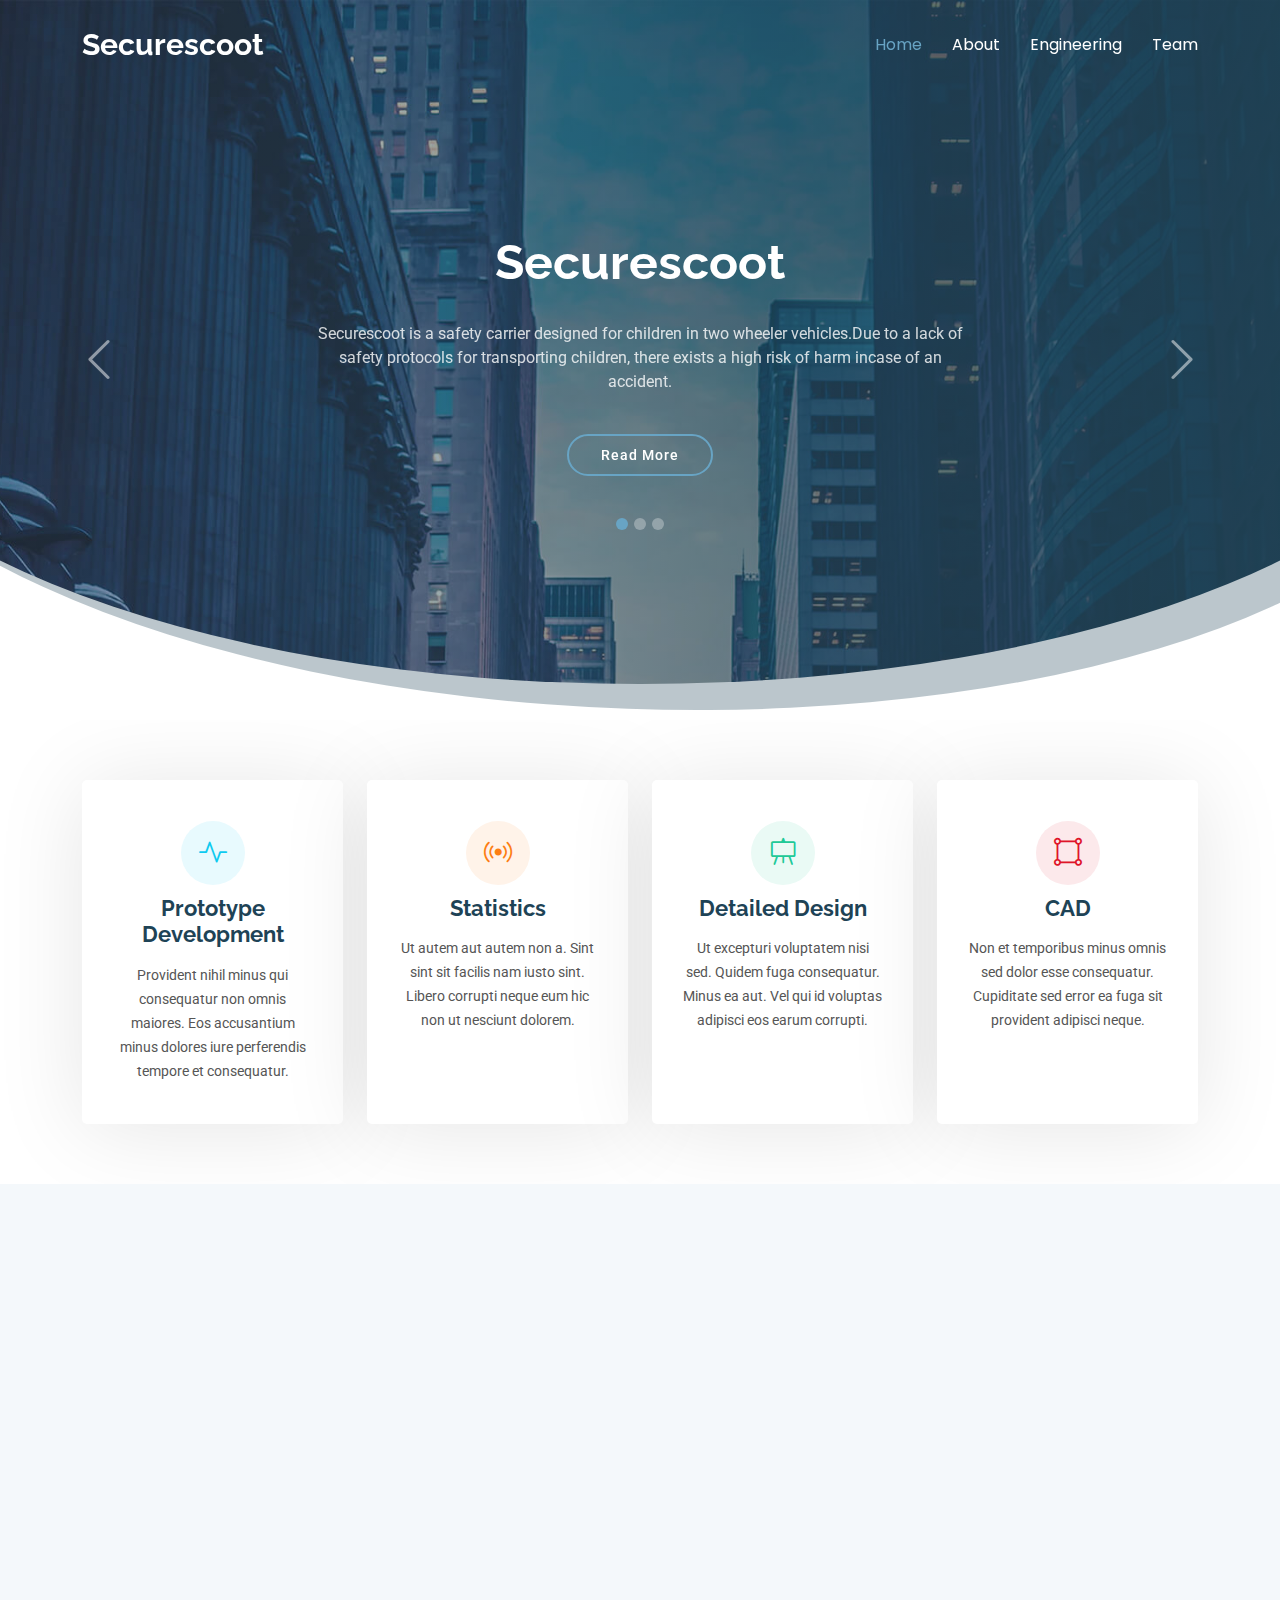
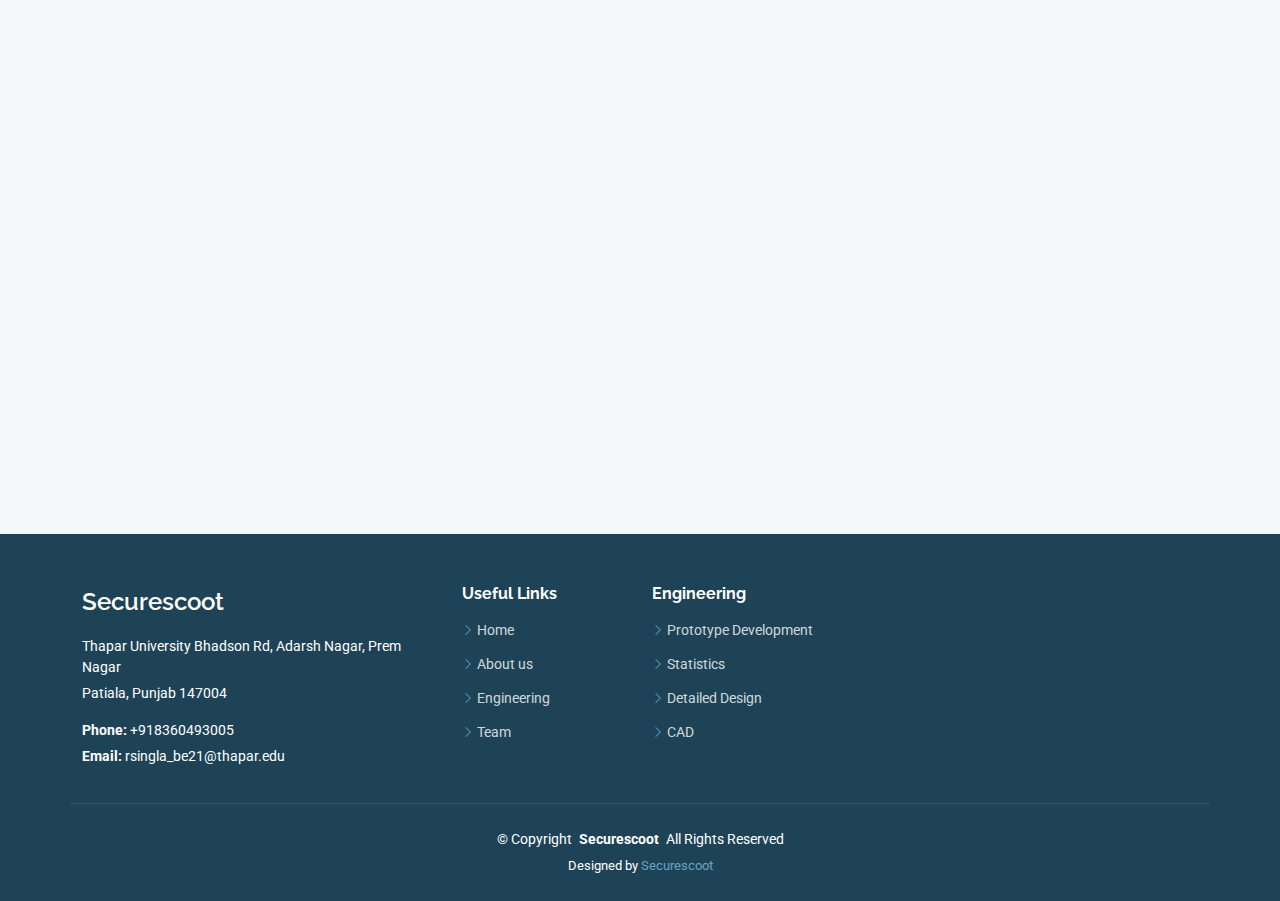
==== index.html @ 35c43ca1 "Your commit message here" ====
<!DOCTYPE html>
<html lang="en">

<head>
  <meta charset="utf-8">
  <meta content="width=device-width, initial-scale=1.0" name="viewport">
  <title>Securescoot</title>
  <meta name="description" content="">
  <meta name="keywords" content="">

  <!-- Favicons -->
  <link href="assets/img/favicon.png" rel="icon">
  <link href="assets/img/apple-touch-icon.png" rel="apple-touch-icon">

  <!-- Fonts -->
  <link href="https://fonts.googleapis.com" rel="preconnect">
  <link href="https://fonts.gstatic.com" rel="preconnect" crossorigin>
  <link href="https://fonts.googleapis.com/css2?family=Roboto:ital,wght@0,100;0,300;0,400;0,500;0,700;0,900;1,100;1,300;1,400;1,500;1,700;1,900&family=Poppins:ital,wght@0,100;0,200;0,300;0,400;0,500;0,600;0,700;0,800;0,900;1,100;1,200;1,300;1,400;1,500;1,600;1,700;1,800;1,900&family=Raleway:ital,wght@0,100;0,200;0,300;0,400;0,500;0,600;0,700;0,800;0,900;1,100;1,200;1,300;1,400;1,500;1,600;1,700;1,800;1,900&display=swap" rel="stylesheet">

  <!-- Vendor CSS Files -->
  <link href="assets/vendor/bootstrap/css/bootstrap.min.css" rel="stylesheet">
  <link href="assets/vendor/bootstrap-icons/bootstrap-icons.css" rel="stylesheet">
  <link href="assets/vendor/aos/aos.css" rel="stylesheet">
  <link href="assets/vendor/glightbox/css/glightbox.min.css" rel="stylesheet">
  <link href="assets/vendor/swiper/swiper-bundle.min.css" rel="stylesheet">

  <!-- Main CSS File -->
  <link href="assets/css/main.css" rel="stylesheet">

  <!-- =======================================================
  * Template Name: Moderna
  * Template URL: https://bootstrapmade.com/free-bootstrap-template-corporate-moderna/
  * Updated: Aug 07 2024 with Bootstrap v5.3.3
  * Author: BootstrapMade.com
  * License: https://bootstrapmade.com/license/
  ======================================================== -->
</head>

<body class="index-page">

  <header id="header" class="header d-flex align-items-center fixed-top">
    <div class="container-fluid container-xl position-relative d-flex align-items-center justify-content-between">

      <a href="index.html" class="logo d-flex align-items-center">
        <!-- Uncomment the line below if you also wish to use an image logo -->
        <!-- <img src="assets/img/logo.png" alt=""> -->
        <h1 class="sitename">Securescoot</h1>
      </a>

      <nav id="navmenu" class="navmenu">
        <ul>
          <li><a href="index.html" class="active">Home</a></li>
          <li><a href="about.html">About</a></li>
          <li><a href="services.html">Engineering</a></li>
          <!--<li><a href="portfolio.html">Portfolio</a></li>-->
          <li><a href="team.html">Team</a></li>
          <!--<li><a href="blog.html">Blog</a></li>
          <li class="dropdown"><a href="#"><span>Dropdown</span> <i class="bi bi-chevron-down toggle-dropdown"></i></a>
            <ul>
              <li><a href="#">Dropdown 1</a></li>
              <li class="dropdown"><a href="#"><span>Deep Dropdown</span> <i class="bi bi-chevron-down toggle-dropdown"></i></a>
                <ul>
                  <li><a href="#">Deep Dropdown 1</a></li>
                  <li><a href="#">Deep Dropdown 2</a></li>
                  <li><a href="#">Deep Dropdown 3</a></li>
                  <li><a href="#">Deep Dropdown 4</a></li>
                  <li><a href="#">Deep Dropdown 5</a></li>
                </ul>
              </li>
              <li><a href="#">Dropdown 2</a></li>
              <li><a href="#">Dropdown 3</a></li>
              <li><a href="#">Dropdown 4</a></li>
            </ul>
          </li>
          <li><a href="contact.html">Contact</a></li>-->
        </ul>
        <i class="mobile-nav-toggle d-xl-none bi bi-list"></i>
      </nav>

    </div>
  </header>

  <main class="main">

    <!-- Hero Section -->
    <section id="hero" class="hero section dark-background">

      <!-- <img src="assets/img/hero-bg.jpg" alt="" data-aos="fade-in"> -->

      <div id="hero-carousel" class="carousel carousel-fade" data-bs-ride="carousel" data-bs-interval="5000">

        <div class="container position-relative">

          <div class="carousel-item active">
            <div class="carousel-container">
              <h2>Securescoot</h2>
              <p>Securescoot is a safety carrier designed for children in two wheeler vehicles.Due to a lack of safety protocols for transporting children, there exists a high risk of harm incase of an accident. </p>
              <a href="#about" class="btn-get-started">Read More</a>
            </div>
          </div><!-- End Carousel Item -->

          <div class="carousel-item">
            <div class="carousel-container">
              <h2>Securescoot</h2>
              <p>We intend to solve that problem by our project as it provides a safe harnessing system attached to a carrier which ensures that the child is both safe and comfortable during any journey.</p>
              <a href="#about" class="btn-get-started">Read More</a>
            </div>
          </div><!-- End Carousel Item -->

          <div class="carousel-item">
            <div class="carousel-container">
              <h2>Securescoot</h2>
              <p>Children are at a high risk of injury specially with two wheelers being highly likely to get damaged during a collision and not being able to provide any safety to its driver or passengers.We also ensure that Securescoot is multi use encouraging people to use it as an additional storage for their two wheeler vehicle.</p>
              <a href="#about" class="btn-get-started">Read More</a>
            </div>
          </div><!-- End Carousel Item -->

          <a class="carousel-control-prev" href="#hero-carousel" role="button" data-bs-slide="prev">
            <span class="carousel-control-prev-icon bi bi-chevron-left" aria-hidden="true"></span>
          </a>

          <a class="carousel-control-next" href="#hero-carousel" role="button" data-bs-slide="next">
            <span class="carousel-control-next-icon bi bi-chevron-right" aria-hidden="true"></span>
          </a>

          <ol class="carousel-indicators"></ol>

        </div>

      </div>

    </section><!-- /Hero Section -->

    <!-- Featured Services Section -->
    <section id="featured-services" class="featured-services section">

      <div class="container">

        <div class="row gy-4">

          <div class="col-lg-3 col-md-6" data-aos="fade-up" data-aos-delay="100">
            <div class="service-item item-cyan position-relative">
              <div class="icon">
                <i class="bi bi-activity"></i>
              </div>
              <a href="service-details.html" class="stretched-link">
                <h3>Prototype Development</h3>
              </a>
              <p>Provident nihil minus qui consequatur non omnis maiores. Eos accusantium minus dolores iure perferendis tempore et consequatur.</p>
            </div>
          </div><!-- End Service Item -->

          <div class="col-lg-3 col-md-6" data-aos="fade-up" data-aos-delay="200">
            <div class="service-item item-orange position-relative">
              <div class="icon">
                <i class="bi bi-broadcast"></i>
              </div>
              <a href="service-details.html" class="stretched-link">
                <h3>Statistics</h3>
              </a>
              <p>Ut autem aut autem non a. Sint sint sit facilis nam iusto sint. Libero corrupti neque eum hic non ut nesciunt dolorem.</p>
            </div>
          </div><!-- End Service Item -->

          <div class="col-lg-3 col-md-6" data-aos="fade-up" data-aos-delay="300">
            <div class="service-item item-teal position-relative">
              <div class="icon">
                <i class="bi bi-easel"></i>
              </div>
              <a href="service-details.html" class="stretched-link">
                <h3>Detailed Design</h3>
              </a>
              <p>Ut excepturi voluptatem nisi sed. Quidem fuga consequatur. Minus ea aut. Vel qui id voluptas adipisci eos earum corrupti.</p>
            </div>
          </div><!-- End Service Item -->

          <div class="col-lg-3 col-md-6" data-aos="fade-up" data-aos-delay="400">
            <div class="service-item item-red position-relative">
              <div class="icon">
                <i class="bi bi-bounding-box-circles"></i>
              </div>
              <a href="service-details.html" class="stretched-link">
                <h3>CAD</h3>
              </a>
              <p>Non et temporibus minus omnis sed dolor esse consequatur. Cupiditate sed error ea fuga sit provident adipisci neque.</p>
              <a href="service-details.html" class="stretched-link"></a>
            </div>
          </div><!-- End Service Item -->
        </div>

      </div>

    </section><!-- /Featured Services Section -->

    <!-- About Section -->
    <section id="about" class="about section light-background">

      <div class="container">

        <div class="row gy-4">
          <div class="col-lg-6 position-relative align-self-start" data-aos="fade-up" data-aos-delay="100">
            <img src="assets/img/about.jpg" class="img-fluid" alt="">
            <a href="https://www.youtube.com/watch?v=Y7f98aduVJ8" class="glightbox pulsating-play-btn"></a>
          </div>
          <div class="col-lg-6 content" data-aos="fade-up" data-aos-delay="200">
            <h5>We are a team of passionate innovators dedicated to addressing a critical gap in two-wheeler safety—child passenger protection. With the increasing reliance on two-wheelers for transportation, particularly in middle-class economies like India, we recognize the urgent need for a practical solution to safeguard young passengers. Our project combines engineering expertise and creative problem-solving to develop a safety seat that prioritizes protection, comfort, and multifunctionality.
            </h5>
            <h2 class="fst-bold"> Objectives:
            </h2>
            <ul>
              <li><i class="bi bi-check2-all"></i> <span>Develop a robust, impact-resistant safety seat for children riding on two-wheelers.
              </span></li>
              <li><i class="bi bi-check2-all"></i> <span>Provide a multifunctional design that ensures both safety and utility by converting into a storage compartment when not in use.
              </span></li>
              <li><i class="bi bi-check2-all"></i> <span>Create an adaptable, easy-to-install solution that fits a wide range of two-wheeler models.
              </span></li>
              <li><i class="bi bi-check2-all"></i> <span>Address the need for affordable and innovative safety measures to reduce daily accidents and injuries involving young passengers.
              </span></li>
            </ul>
            <p>
              Our safety seat stands out as a pioneering solution in the realm of two-wheeler safety, addressing a critical yet overlooked need. Unlike existing options, which primarily cater to general utility or adult riders, our design is specifically tailored for young passengers, offering enhanced protection through an impact-resistant fiberglass body. What sets our product apart is its multifunctionality: the seat seamlessly converts into a storage compartment when not in use, ensuring it remains valuable to the rider at all times. The use of a screw clamp mounting mechanism allows for quick and secure installation on a variety of two-wheeler models, making it highly versatile and user-friendly.By combining safety, convenience, and affordability, our innovative design fills a significant gap in the market, providing a simple yet effective solution to reduce accidents and injuries among child passengers.
          </div>
        </div>

      </div>

    </section><!-- /About Section -->

    <!-- Features Section --
    <section id="features" class="features section">

      <!-- Section Title --
      <div class="container section-title" data-aos="fade-up">
        <h2>Features</h2>
        <p>Necessitatibus eius consequatur ex aliquid fuga eum quidem sint consectetur velit</p>
      </div><!-- End Section Title --

      <div class="container">

        <div class="row gy-4 align-items-center features-item">
          <div class="col-md-5 d-flex align-items-center" data-aos="zoom-out" data-aos-delay="100">
            <img src="assets/img/features-1.svg" class="img-fluid" alt="">
          </div>
          <div class="col-md-7" data-aos="fade-up" data-aos-delay="100">
            <h3>Voluptatem dignissimos provident quasi corporis voluptates sit assumenda.</h3>
            <p class="fst-italic">
              Lorem ipsum dolor sit amet, consectetur adipiscing elit, sed do eiusmod tempor incididunt ut labore et dolore
              magna aliqua.
            </p>
            <ul>
              <li><i class="bi bi-check"></i><span> Ullamco laboris nisi ut aliquip ex ea commodo consequat.</span></li>
              <li><i class="bi bi-check"></i> <span>Duis aute irure dolor in reprehenderit in voluptate velit.</span></li>
              <li><i class="bi bi-check"></i> <span>Ullam est qui quos consequatur eos accusamus.</span></li>
            </ul>
          </div>
        </div><!-- Features Item --

        <div class="row gy-4 align-items-center features-item">
          <div class="col-md-5 order-1 order-md-2 d-flex align-items-center" data-aos="zoom-out" data-aos-delay="200">
            <img src="assets/img/features-2.svg" class="img-fluid" alt="">
          </div>
          <div class="col-md-7 order-2 order-md-1" data-aos="fade-up" data-aos-delay="200">
            <h3>Corporis temporibus maiores provident</h3>
            <p class="fst-italic">
              Lorem ipsum dolor sit amet, consectetur adipiscing elit, sed do eiusmod tempor incididunt ut labore et dolore
              magna aliqua.
            </p>
            <p>
              Ullamco laboris nisi ut aliquip ex ea commodo consequat. Duis aute irure dolor in reprehenderit in voluptate
              velit esse cillum dolore eu fugiat nulla pariatur. Excepteur sint occaecat cupidatat non proident, sunt in
              culpa qui officia deserunt mollit anim id est laborum
            </p>
          </div>
        </div><!-- Features Item --

        <div class="row gy-4 align-items-center features-item">
          <div class="col-md-5 d-flex align-items-center" data-aos="zoom-out">
            <img src="assets/img/features-3.svg" class="img-fluid" alt="">
          </div>
          <div class="col-md-7" data-aos="fade-up">
            <h3>Sunt consequatur ad ut est nulla consectetur reiciendis animi voluptas</h3>
            <p>Cupiditate placeat cupiditate placeat est ipsam culpa. Delectus quia minima quod. Sunt saepe odit aut quia voluptatem hic voluptas dolor doloremque.</p>
            <ul>
              <li><i class="bi bi-check"></i> <span>Ullamco laboris nisi ut aliquip ex ea commodo consequat.</span></li>
              <li><i class="bi bi-check"></i><span> Duis aute irure dolor in reprehenderit in voluptate velit.</span></li>
              <li><i class="bi bi-check"></i> <span>Facilis ut et voluptatem aperiam. Autem soluta ad fugiat</span>.</li>
            </ul>
          </div>
        </div><!-- Features Item --

        <div class="row gy-4 align-items-center features-item">
          <div class="col-md-5 order-1 order-md-2 d-flex align-items-center" data-aos="zoom-out">
            <img src="assets/img/features-4.svg" class="img-fluid" alt="">
          </div>
          <div class="col-md-7 order-2 order-md-1" data-aos="fade-up">
            <h3>Quas et necessitatibus eaque impedit ipsum animi consequatur incidunt in</h3>
            <p class="fst-italic">
              Lorem ipsum dolor sit amet, consectetur adipiscing elit, sed do eiusmod tempor incididunt ut labore et dolore
              magna aliqua.
            </p>
            <p>
              Ullamco laboris nisi ut aliquip ex ea commodo consequat. Duis aute irure dolor in reprehenderit in voluptate
              velit esse cillum dolore eu fugiat nulla pariatur. Excepteur sint occaecat cupidatat non proident, sunt in
              culpa qui officia deserunt mollit anim id est laborum
            </p>
          </div>
        </div><!-- Features Item -->

      </div>

    </section><!-- /Features Section -->

  </main>

  <footer id="footer" class="footer dark-background">

    <!--<div class="footer-newsletter">
      <div class="container">
        <div class="row justify-content-center text-center">
          <div class="col-lg-6">
            <h4>Join Our Newsletter</h4>
            <p>Subscribe to our newsletter and receive the latest news about our products and services!</p>
            <form action="forms/newsletter.php" method="post" class="php-email-form">
              <div class="newsletter-form"><input type="email" name="email"><input type="submit" value="Subscribe"></div>
              <div class="loading">Loading</div>
              <div class="error-message"></div>
              <div class="sent-message">Your subscription request has been sent. Thank you!</div>
            </form>
          </div>
        </div>
      </div>
    </div>-->

    <div class="container footer-top">
      <div class="row gy-4">
        <div class="col-lg-4 col-md-6 footer-about">
          <a href="index.html" class="d-flex align-items-center">
            <span class="sitename">Securescoot</span>
          </a>
          <div class="footer-contact pt-3">
            <p>Thapar University
              Bhadson Rd, Adarsh Nagar, Prem Nagar</p>
            <p> Patiala, Punjab 147004</p>
            <p class="mt-3"><strong>Phone:</strong> <span>+918360493005</span></p>
            <p><strong>Email:</strong> <span>rsingla_be21@thapar.edu</span></p>
          </div>
        </div>

        <div class="col-lg-2 col-md-3 footer-links">
          <h4>Useful Links</h4>
          <ul>
            <li><i class="bi bi-chevron-right"></i> <a href="#">Home</a></li>
            <li><i class="bi bi-chevron-right"></i> <a href="#">About us</a></li>
            <li><i class="bi bi-chevron-right"></i> <a href="#">Engineering</a></li>
            <li><i class="bi bi-chevron-right"></i> <a href="#">Team</a></li>
          </ul>
        </div>

        <div class="col-lg-2 col-md-3 footer-links">
          <h4>Engineering</h4>
          <ul>
            <li><i class="bi bi-chevron-right"></i> <a href="#">Prototype Development</a></li>
            <li><i class="bi bi-chevron-right"></i> <a href="#">Statistics</a></li>
            <li><i class="bi bi-chevron-right"></i> <a href="#">Detailed Design</a></li>
            <li><i class="bi bi-chevron-right"></i> <a href="#">CAD</a></li>
          </ul>
        </div>

        <!--<div class="col-lg-4 col-md-12">
          <h4>Follow Us</h4>
          <p>Cras fermentum odio eu feugiat lide par naso tierra videa magna derita valies</p>
          <div class="social-links d-flex">
            <a href=""><i class="bi bi-twitter-x"></i></a>
            <a href=""><i class="bi bi-facebook"></i></a>
            <a href=""><i class="bi bi-instagram"></i></a>
            <a href=""><i class="bi bi-linkedin"></i></a>
          </div>
        </div>-->

      </div>
    </div>

    <div class="container copyright text-center mt-4">
      <p>© <span>Copyright</span> <strong class="px-1 sitename">Securescoot</strong> <span>All Rights Reserved</span></p>
      <div class="credits">
        <!-- All the links in the footer should remain intact. -->
        <!-- You can delete the links only if you've purchased the pro version. -->
        <!-- Licensing information: https://bootstrapmade.com/license/ -->
        <!-- Purchase the pro version with working PHP/AJAX contact form: [buy-url] -->
        Designed by <a href="https://bootstrapmade.com/">Securescoot</a>
      </div>
    </div>

  </footer>

  <!-- Scroll Top -->
  <a href="#" id="scroll-top" class="scroll-top d-flex align-items-center justify-content-center"><i class="bi bi-arrow-up-short"></i></a>

  <!-- Preloader -->
  <div id="preloader"></div>

  <!-- Vendor JS Files -->
  <script src="assets/vendor/bootstrap/js/bootstrap.bundle.min.js"></script>
  <script src="assets/vendor/php-email-form/validate.js"></script>
  <script src="assets/vendor/aos/aos.js"></script>
  <script src="assets/vendor/glightbox/js/glightbox.min.js"></script>
  <script src="assets/vendor/purecounter/purecounter_vanilla.js"></script>
  <script src="assets/vendor/swiper/swiper-bundle.min.js"></script>
  <script src="assets/vendor/waypoints/noframework.waypoints.js"></script>
  <script src="assets/vendor/imagesloaded/imagesloaded.pkgd.min.js"></script>
  <script src="assets/vendor/isotope-layout/isotope.pkgd.min.js"></script>

  <!-- Main JS File -->
  <script src="assets/js/main.js"></script>

</body>

</html>
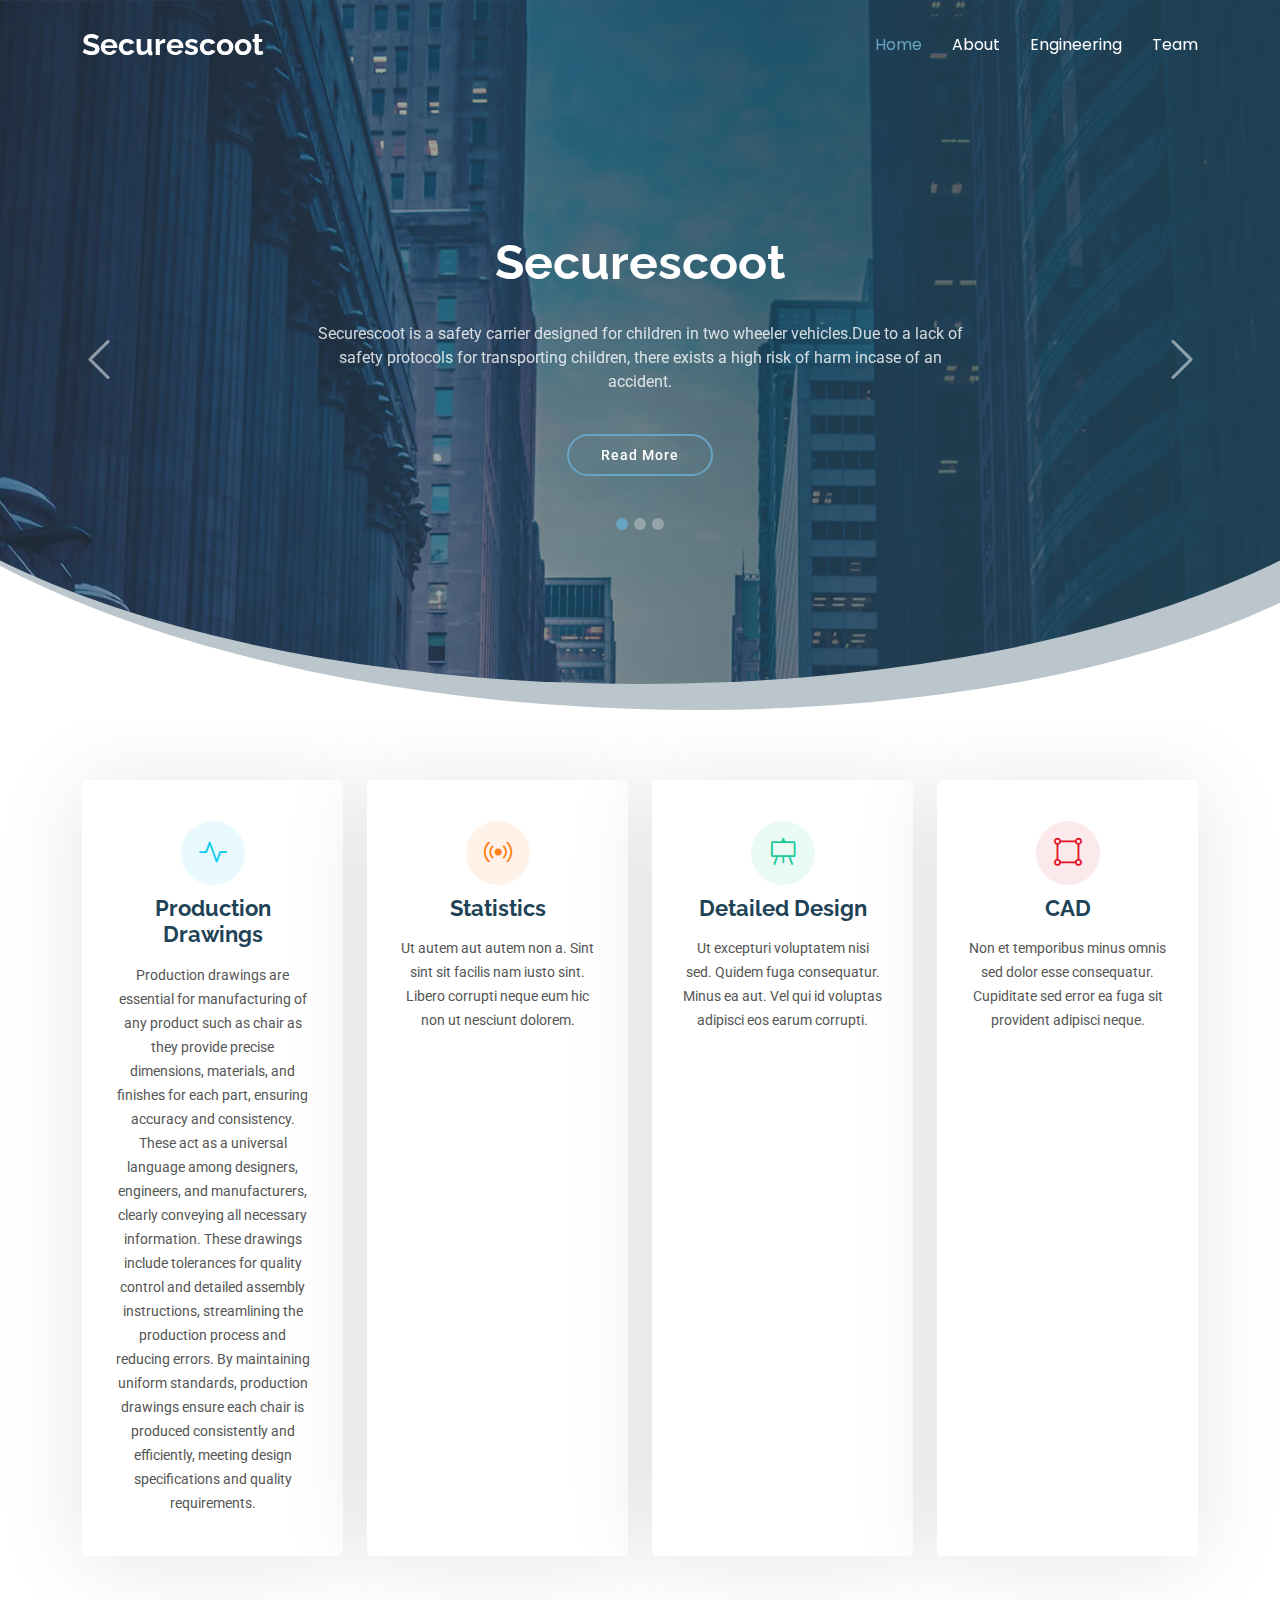
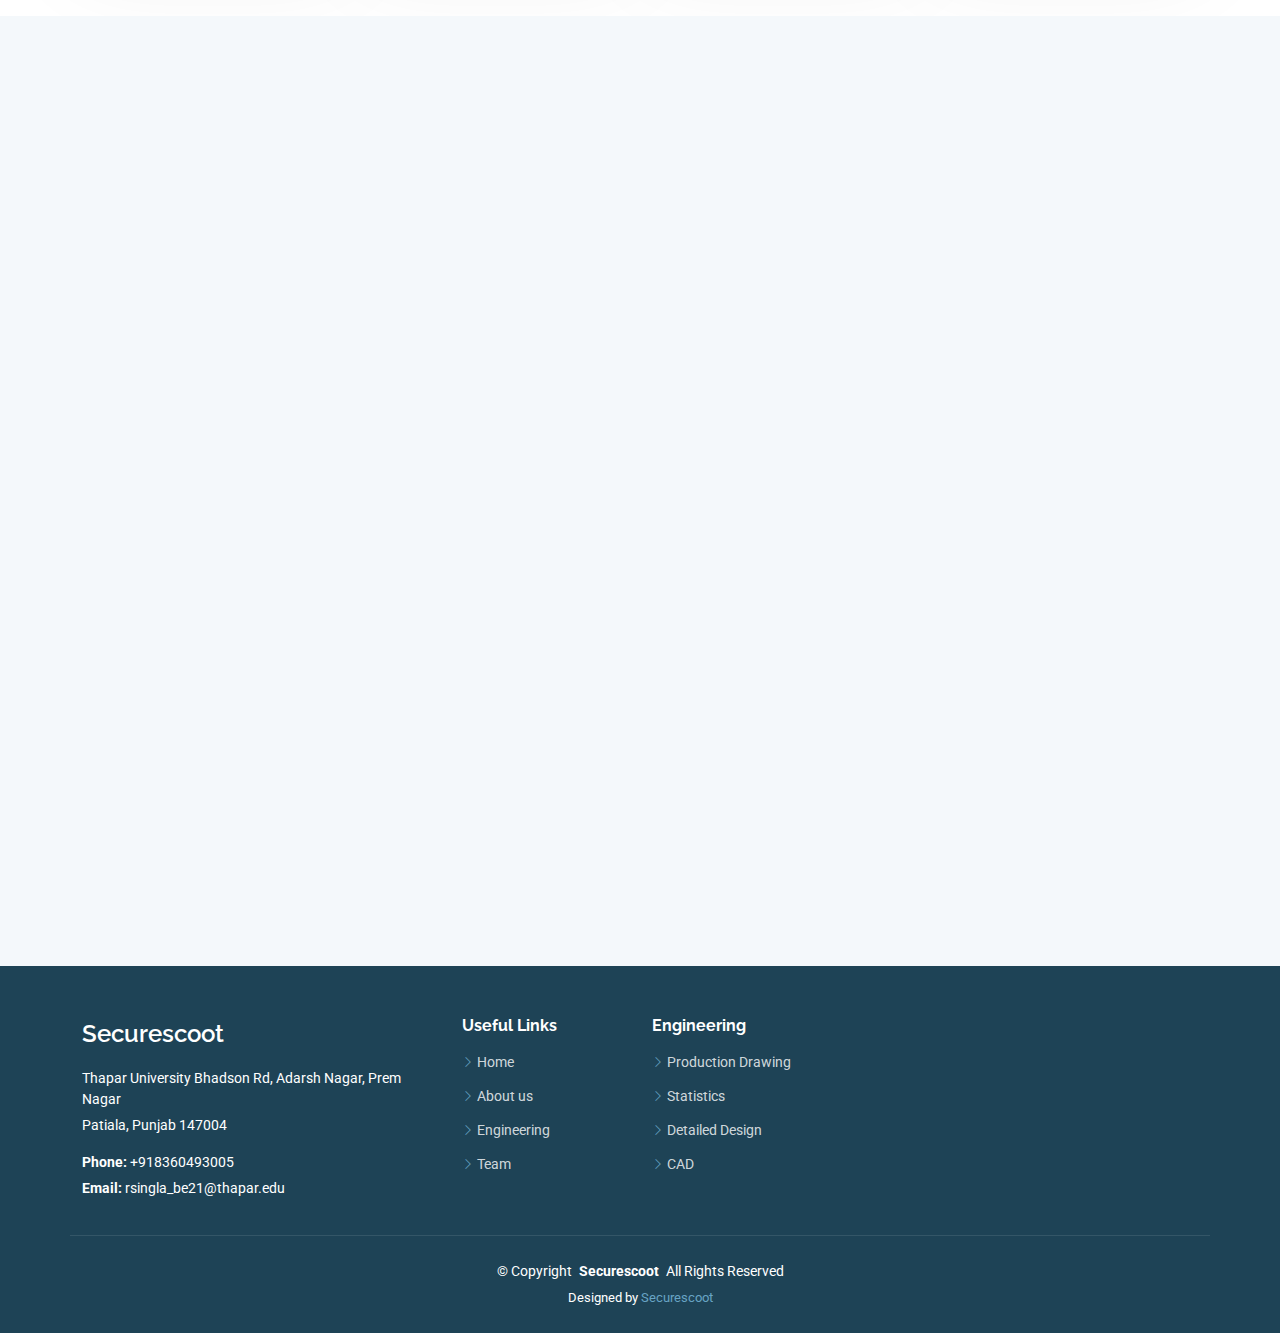
==== commit 9b5793ab: "Your commit message here" ====
--- a/index.html
+++ b/index.html
@@ -144,9 +144,10 @@
                 <i class="bi bi-activity"></i>
               </div>
               <a href="service-details.html" class="stretched-link">
-                <h3>Prototype Development</h3>
+                <h3>Production Drawings</h3>
               </a>
-              <p>Provident nihil minus qui consequatur non omnis maiores. Eos accusantium minus dolores iure perferendis tempore et consequatur.</p>
+              <p>
+                Production drawings are essential for manufacturing of any product such as chair as they provide precise dimensions, materials, and finishes for each part, ensuring accuracy and consistency. These act as a universal language among designers, engineers, and manufacturers, clearly conveying all necessary information. These drawings include tolerances for quality control and detailed assembly instructions, streamlining the production process and reducing errors. By maintaining uniform standards, production drawings ensure each chair is produced consistently and efficiently, meeting design specifications and quality requirements.</p>
             </div>
           </div><!-- End Service Item -->
 
@@ -193,38 +194,41 @@
     </section><!-- /Featured Services Section -->
 
     <!-- About Section -->
-    <section id="about" class="about section light-background">
-
-      <div class="container">
-
-        <div class="row gy-4">
-          <div class="col-lg-6 position-relative align-self-start" data-aos="fade-up" data-aos-delay="100">
-            <img src="assets/img/about.jpg" class="img-fluid" alt="">
-            <a href="https://www.youtube.com/watch?v=Y7f98aduVJ8" class="glightbox pulsating-play-btn"></a>
-          </div>
-          <div class="col-lg-6 content" data-aos="fade-up" data-aos-delay="200">
-            <h5>We are a team of passionate innovators dedicated to addressing a critical gap in two-wheeler safety—child passenger protection. With the increasing reliance on two-wheelers for transportation, particularly in middle-class economies like India, we recognize the urgent need for a practical solution to safeguard young passengers. Our project combines engineering expertise and creative problem-solving to develop a safety seat that prioritizes protection, comfort, and multifunctionality.
-            </h5>
-            <h2 class="fst-bold"> Objectives:
-            </h2>
-            <ul>
-              <li><i class="bi bi-check2-all"></i> <span>Develop a robust, impact-resistant safety seat for children riding on two-wheelers.
-              </span></li>
-              <li><i class="bi bi-check2-all"></i> <span>Provide a multifunctional design that ensures both safety and utility by converting into a storage compartment when not in use.
-              </span></li>
-              <li><i class="bi bi-check2-all"></i> <span>Create an adaptable, easy-to-install solution that fits a wide range of two-wheeler models.
-              </span></li>
-              <li><i class="bi bi-check2-all"></i> <span>Address the need for affordable and innovative safety measures to reduce daily accidents and injuries involving young passengers.
-              </span></li>
-            </ul>
-            <p>
-              Our safety seat stands out as a pioneering solution in the realm of two-wheeler safety, addressing a critical yet overlooked need. Unlike existing options, which primarily cater to general utility or adult riders, our design is specifically tailored for young passengers, offering enhanced protection through an impact-resistant fiberglass body. What sets our product apart is its multifunctionality: the seat seamlessly converts into a storage compartment when not in use, ensuring it remains valuable to the rider at all times. The use of a screw clamp mounting mechanism allows for quick and secure installation on a variety of two-wheeler models, making it highly versatile and user-friendly.By combining safety, convenience, and affordability, our innovative design fills a significant gap in the market, providing a simple yet effective solution to reduce accidents and injuries among child passengers.
-          </div>
-        </div>
-
-      </div>
-
-    </section><!-- /About Section -->
+<section id="about" class="about section light-background">
+  <div class="container">
+    <div class="row gy-4">
+      <!-- Left Column with Video -->
+      <div class="col-lg-6 position-relative align-self-start text-center" data-aos="fade-up" data-aos-delay="100">
+        <img src="assets/img/about.jpg" class="img-fluid" alt="">
+        <a href="https://www.youtube.com/watch?v=Y7f98aduVJ8" class="glightbox pulsating-play-btn"></a>
+        <!-- Centered Novelty Heading with Extra Margin -->
+        <h2 class="fst-bold mt-5">Novelty : </h2>
+      </div>
+
+      <!-- Right Column with Content -->
+      <div class="col-lg-6 content" data-aos="fade-up" data-aos-delay="200">
+        <h5>We are a team of passionate innovators dedicated to addressing a critical gap in two-wheeler safety—child passenger protection. With the increasing reliance on two-wheelers for transportation, particularly in middle-class economies like India, we recognize the urgent need for a practical solution to safeguard young passengers. Our project combines engineering expertise and creative problem-solving to develop a safety seat that prioritizes protection, comfort, and multifunctionality.
+        </h5>
+        <h2 class="fst-bold"> Objectives:
+        </h2>
+        <ul>
+          <li><i class="bi bi-check2-all"></i> <span>Develop a robust, impact-resistant safety seat for children riding on two-wheelers.
+          </span></li>
+          <li><i class="bi bi-check2-all"></i> <span>Provide a multifunctional design that ensures both safety and utility by converting into a storage compartment when not in use.
+          </span></li>
+          <li><i class="bi bi-check2-all"></i> <span>Create an adaptable, easy-to-install solution that fits a wide range of two-wheeler models.
+          </span></li>
+          <li><i class="bi bi-check2-all"></i> <span>Address the need for affordable and innovative safety measures to reduce daily accidents and injuries involving young passengers.
+          </span></li>
+        </ul>
+        <p>
+          Our safety seat stands out as a pioneering solution in the realm of two-wheeler safety, addressing a critical yet overlooked need. Unlike existing options, which primarily cater to general utility or adult riders, our design is specifically tailored for young passengers, offering enhanced protection through an impact-resistant fiberglass body. What sets our product apart is its multifunctionality: the seat seamlessly converts into a storage compartment when not in use, ensuring it remains valuable to the rider at all times. The use of a screw clamp mounting mechanism allows for quick and secure installation on a variety of two-wheeler models, making it highly versatile and user-friendly. By combining safety, convenience, and affordability, our innovative design fills a significant gap in the market, providing a simple yet effective solution to reduce accidents and injuries among child passengers.
+        </p>
+      </div>
+    </div>
+  </div>
+</section>
+<!-- /About Section -->
 
     <!-- Features Section --
     <section id="features" class="features section">
@@ -359,7 +363,7 @@
         <div class="col-lg-2 col-md-3 footer-links">
           <h4>Engineering</h4>
           <ul>
-            <li><i class="bi bi-chevron-right"></i> <a href="#">Prototype Development</a></li>
+            <li><i class="bi bi-chevron-right"></i> <a href="#">Production Drawing</a></li>
             <li><i class="bi bi-chevron-right"></i> <a href="#">Statistics</a></li>
             <li><i class="bi bi-chevron-right"></i> <a href="#">Detailed Design</a></li>
             <li><i class="bi bi-chevron-right"></i> <a href="#">CAD</a></li>
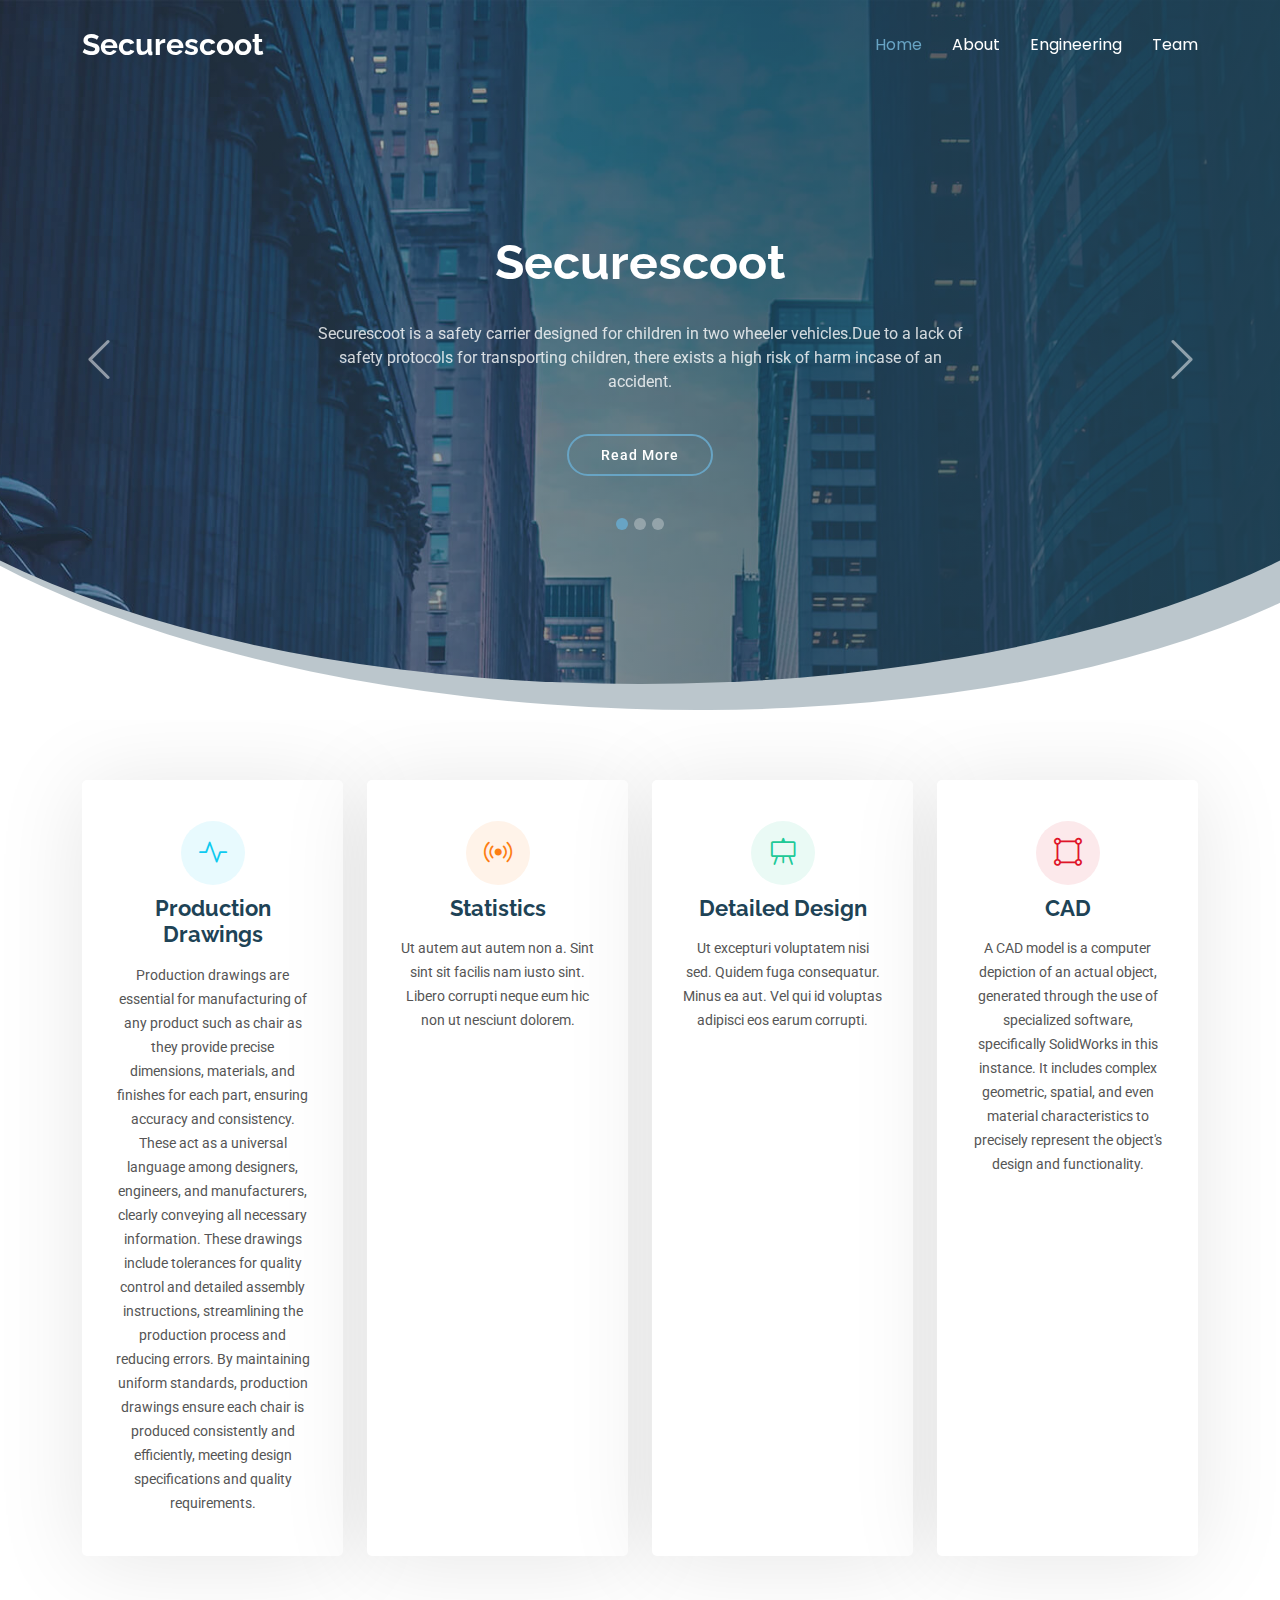
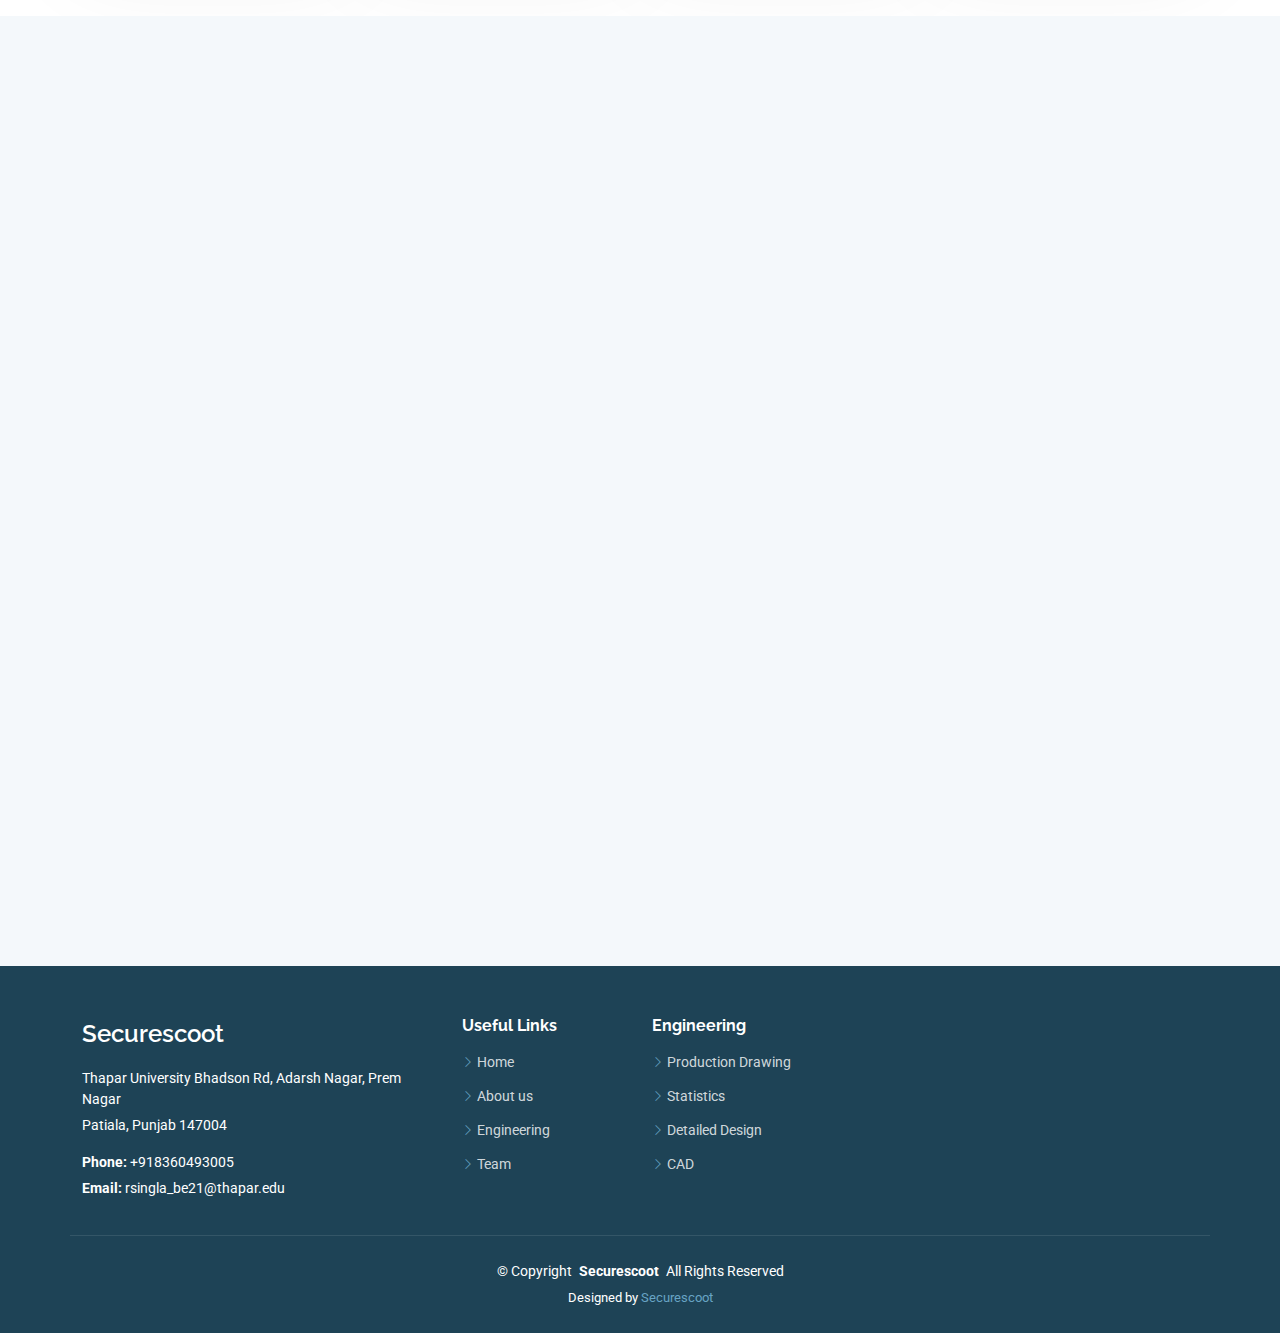
==== commit 4fbeb001: "Your commit message here" ====
--- a/index.html
+++ b/index.html
@@ -143,7 +143,7 @@
               <div class="icon">
                 <i class="bi bi-activity"></i>
               </div>
-              <a href="service-details.html" class="stretched-link">
+              <a href="https://drive.google.com/drive/folders/1yCixxI8oodOPgasxYxQFXLHPHbBr_Xgk?usp=drive_link" class="stretched-link">
                 <h3>Production Drawings</h3>
               </a>
               <p>
@@ -156,7 +156,7 @@
               <div class="icon">
                 <i class="bi bi-broadcast"></i>
               </div>
-              <a href="service-details.html" class="stretched-link">
+              <a href="about.html#stats" class="stretched-link">
                 <h3>Statistics</h3>
               </a>
               <p>Ut autem aut autem non a. Sint sint sit facilis nam iusto sint. Libero corrupti neque eum hic non ut nesciunt dolorem.</p>
@@ -168,7 +168,7 @@
               <div class="icon">
                 <i class="bi bi-easel"></i>
               </div>
-              <a href="service-details.html" class="stretched-link">
+              <a href="https://drive.google.com/drive/folders/1R-lr1QRS_DXNoj1Yf_raJTm9XhBEk0RA?usp=drive_link" class="stretched-link">
                 <h3>Detailed Design</h3>
               </a>
               <p>Ut excepturi voluptatem nisi sed. Quidem fuga consequatur. Minus ea aut. Vel qui id voluptas adipisci eos earum corrupti.</p>
@@ -180,11 +180,11 @@
               <div class="icon">
                 <i class="bi bi-bounding-box-circles"></i>
               </div>
-              <a href="service-details.html" class="stretched-link">
+              <a href="https://drive.google.com/drive/folders/1x7GKFyD7-ZqbJFwOhGRGzne6p3Ts0eB9?usp=drive_link" class="stretched-link">
                 <h3>CAD</h3>
               </a>
-              <p>Non et temporibus minus omnis sed dolor esse consequatur. Cupiditate sed error ea fuga sit provident adipisci neque.</p>
-              <a href="service-details.html" class="stretched-link"></a>
+              <p>A CAD model is a computer depiction of an actual object, generated through the use of specialized software, specifically SolidWorks in this instance. It includes complex geometric, spatial, and even material characteristics to precisely represent the object's design and functionality.</p>
+              <a href="https://drive.google.com/drive/folders/1x7GKFyD7-ZqbJFwOhGRGzne6p3Ts0eB9?usp=drive_link" class="stretched-link"></a>
             </div>
           </div><!-- End Service Item -->
         </div>
@@ -355,7 +355,7 @@
           <ul>
             <li><i class="bi bi-chevron-right"></i> <a href="#">Home</a></li>
             <li><i class="bi bi-chevron-right"></i> <a href="#">About us</a></li>
-            <li><i class="bi bi-chevron-right"></i> <a href="#">Engineering</a></li>
+            <li><i class="bi bi-chevron-right"></i> <a href="services.html">Engineering</a></li>
             <li><i class="bi bi-chevron-right"></i> <a href="#">Team</a></li>
           </ul>
         </div>
@@ -363,10 +363,10 @@
         <div class="col-lg-2 col-md-3 footer-links">
           <h4>Engineering</h4>
           <ul>
-            <li><i class="bi bi-chevron-right"></i> <a href="#">Production Drawing</a></li>
-            <li><i class="bi bi-chevron-right"></i> <a href="#">Statistics</a></li>
-            <li><i class="bi bi-chevron-right"></i> <a href="#">Detailed Design</a></li>
-            <li><i class="bi bi-chevron-right"></i> <a href="#">CAD</a></li>
+            <li><i class="bi bi-chevron-right"></i> <a href="https://drive.google.com/drive/folders/1yCixxI8oodOPgasxYxQFXLHPHbBr_Xgk?usp=drive_link">Production Drawing</a></li>
+            <li><i class="bi bi-chevron-right"></i> <a href="about.html#stats">Statistics</a></li>
+            <li><i class="bi bi-chevron-right"></i> <a href="https://drive.google.com/drive/folders/1R-lr1QRS_DXNoj1Yf_raJTm9XhBEk0RA?usp=drive_link">Detailed Design</a></li>
+            <li><i class="bi bi-chevron-right"></i> <a href="https://drive.google.com/drive/folders/1x7GKFyD7-ZqbJFwOhGRGzne6p3Ts0eB9?usp=drive_link">CAD</a></li>
           </ul>
         </div>
 
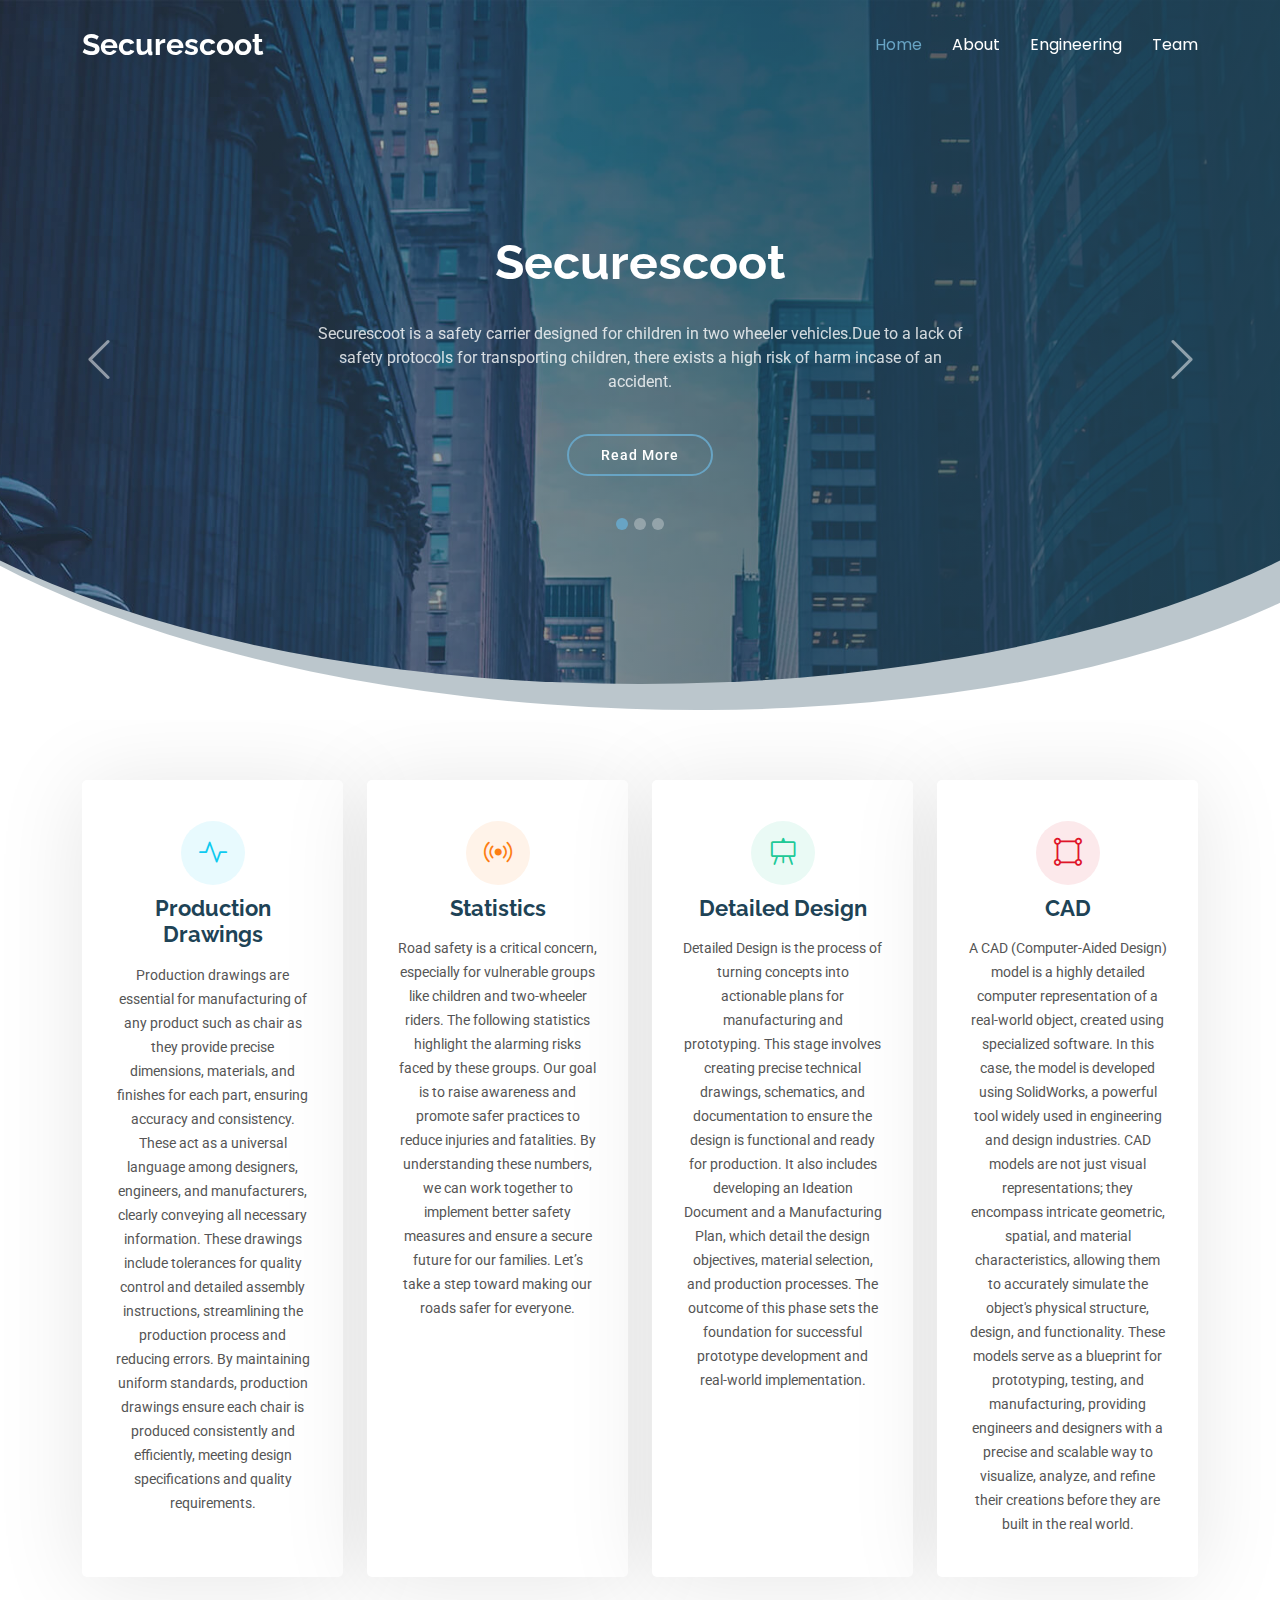
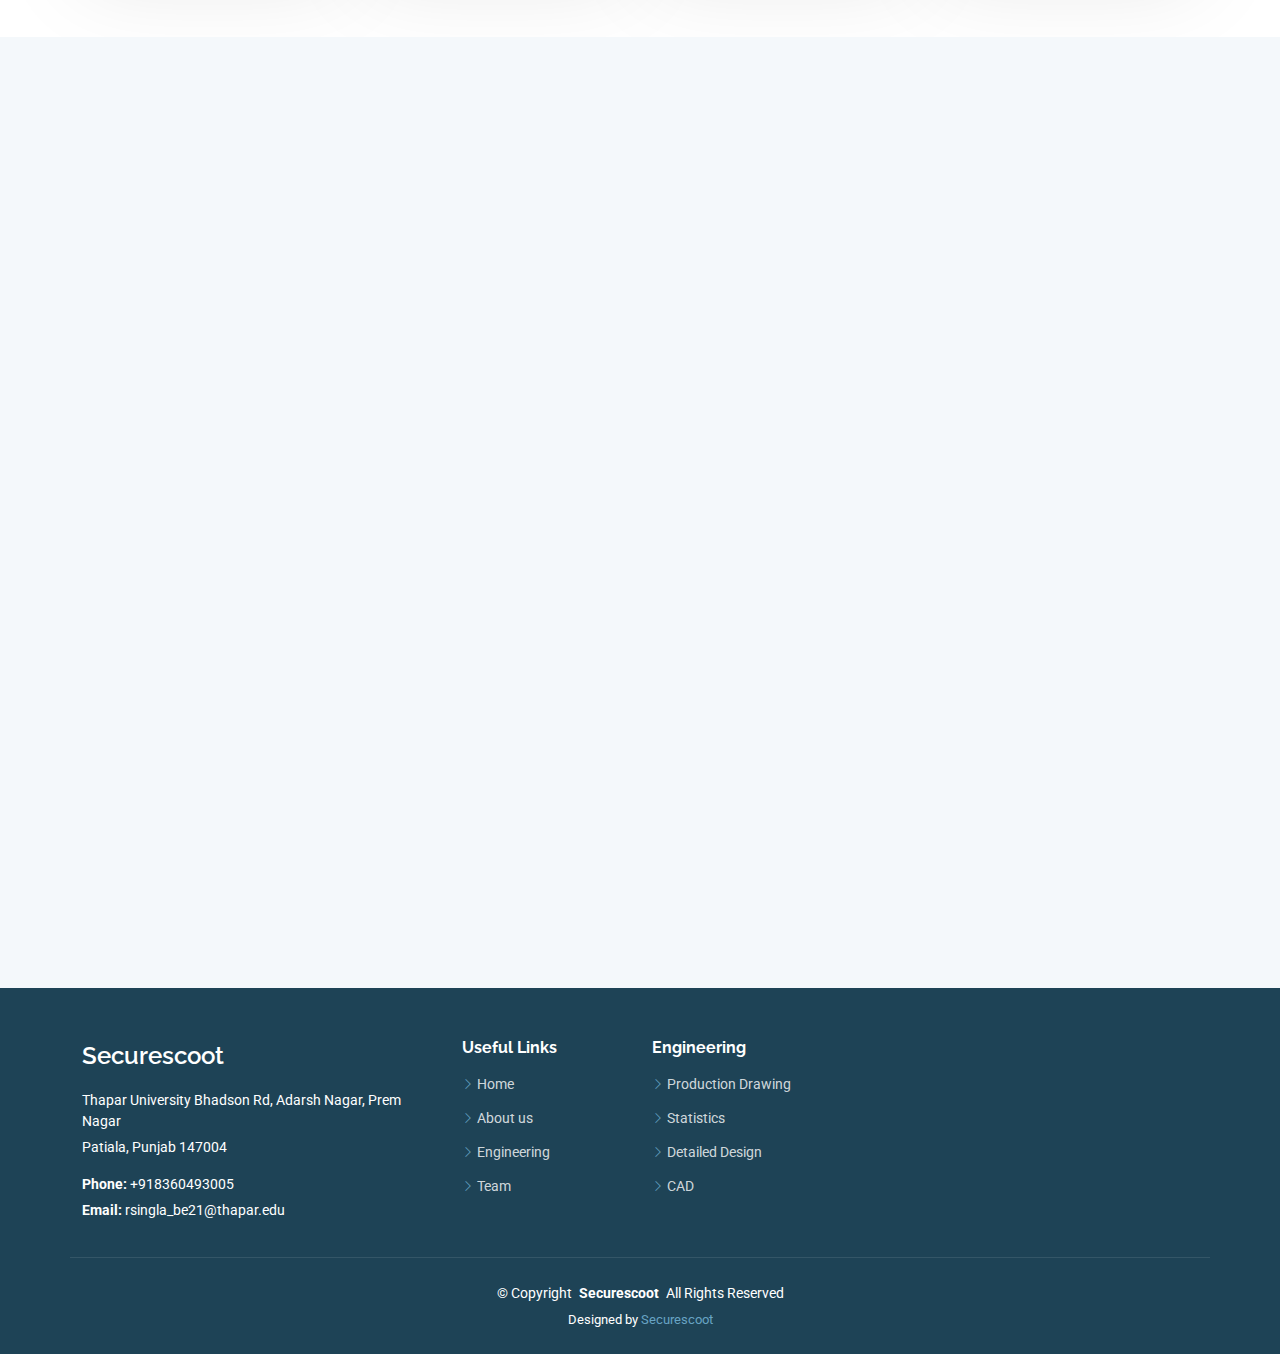
==== commit b548adf9: "Your commit message here" ====
--- a/index.html
+++ b/index.html
@@ -159,7 +159,7 @@
               <a href="about.html#stats" class="stretched-link">
                 <h3>Statistics</h3>
               </a>
-              <p>Ut autem aut autem non a. Sint sint sit facilis nam iusto sint. Libero corrupti neque eum hic non ut nesciunt dolorem.</p>
+              <p>Road safety is a critical concern, especially for vulnerable groups like children and two-wheeler riders. The following statistics highlight the alarming risks faced by these groups. Our goal is to raise awareness and promote safer practices to reduce injuries and fatalities. By understanding these numbers, we can work together to implement better safety measures and ensure a secure future for our families. Let’s take a step toward making our roads safer for everyone.</p>
             </div>
           </div><!-- End Service Item -->
 
@@ -171,7 +171,7 @@
               <a href="https://drive.google.com/drive/folders/1R-lr1QRS_DXNoj1Yf_raJTm9XhBEk0RA?usp=drive_link" class="stretched-link">
                 <h3>Detailed Design</h3>
               </a>
-              <p>Ut excepturi voluptatem nisi sed. Quidem fuga consequatur. Minus ea aut. Vel qui id voluptas adipisci eos earum corrupti.</p>
+              <p>Detailed Design is the process of turning concepts into actionable plans for manufacturing and prototyping. This stage involves creating precise technical drawings, schematics, and documentation to ensure the design is functional and ready for production. It also includes developing an Ideation Document and a Manufacturing Plan, which detail the design objectives, material selection, and production processes. The outcome of this phase sets the foundation for successful prototype development and real-world implementation.</p>
             </div>
           </div><!-- End Service Item -->
 
@@ -183,7 +183,9 @@
               <a href="https://drive.google.com/drive/folders/1x7GKFyD7-ZqbJFwOhGRGzne6p3Ts0eB9?usp=drive_link" class="stretched-link">
                 <h3>CAD</h3>
               </a>
-              <p>A CAD model is a computer depiction of an actual object, generated through the use of specialized software, specifically SolidWorks in this instance. It includes complex geometric, spatial, and even material characteristics to precisely represent the object's design and functionality.</p>
+              <p>A CAD (Computer-Aided Design) model is a highly detailed computer representation of a real-world object, created using specialized software. In this case, the model is developed using SolidWorks, a powerful tool widely used in engineering and design industries. CAD models are not just visual representations; they encompass intricate geometric, spatial, and material characteristics, allowing them to accurately simulate the object's physical structure, design, and functionality. These models serve as a blueprint for prototyping, testing, and manufacturing, providing engineers and designers with a precise and scalable way to visualize, analyze, and refine their creations before they are built in the real world.
+
+              </p>
               <a href="https://drive.google.com/drive/folders/1x7GKFyD7-ZqbJFwOhGRGzne6p3Ts0eB9?usp=drive_link" class="stretched-link"></a>
             </div>
           </div><!-- End Service Item -->
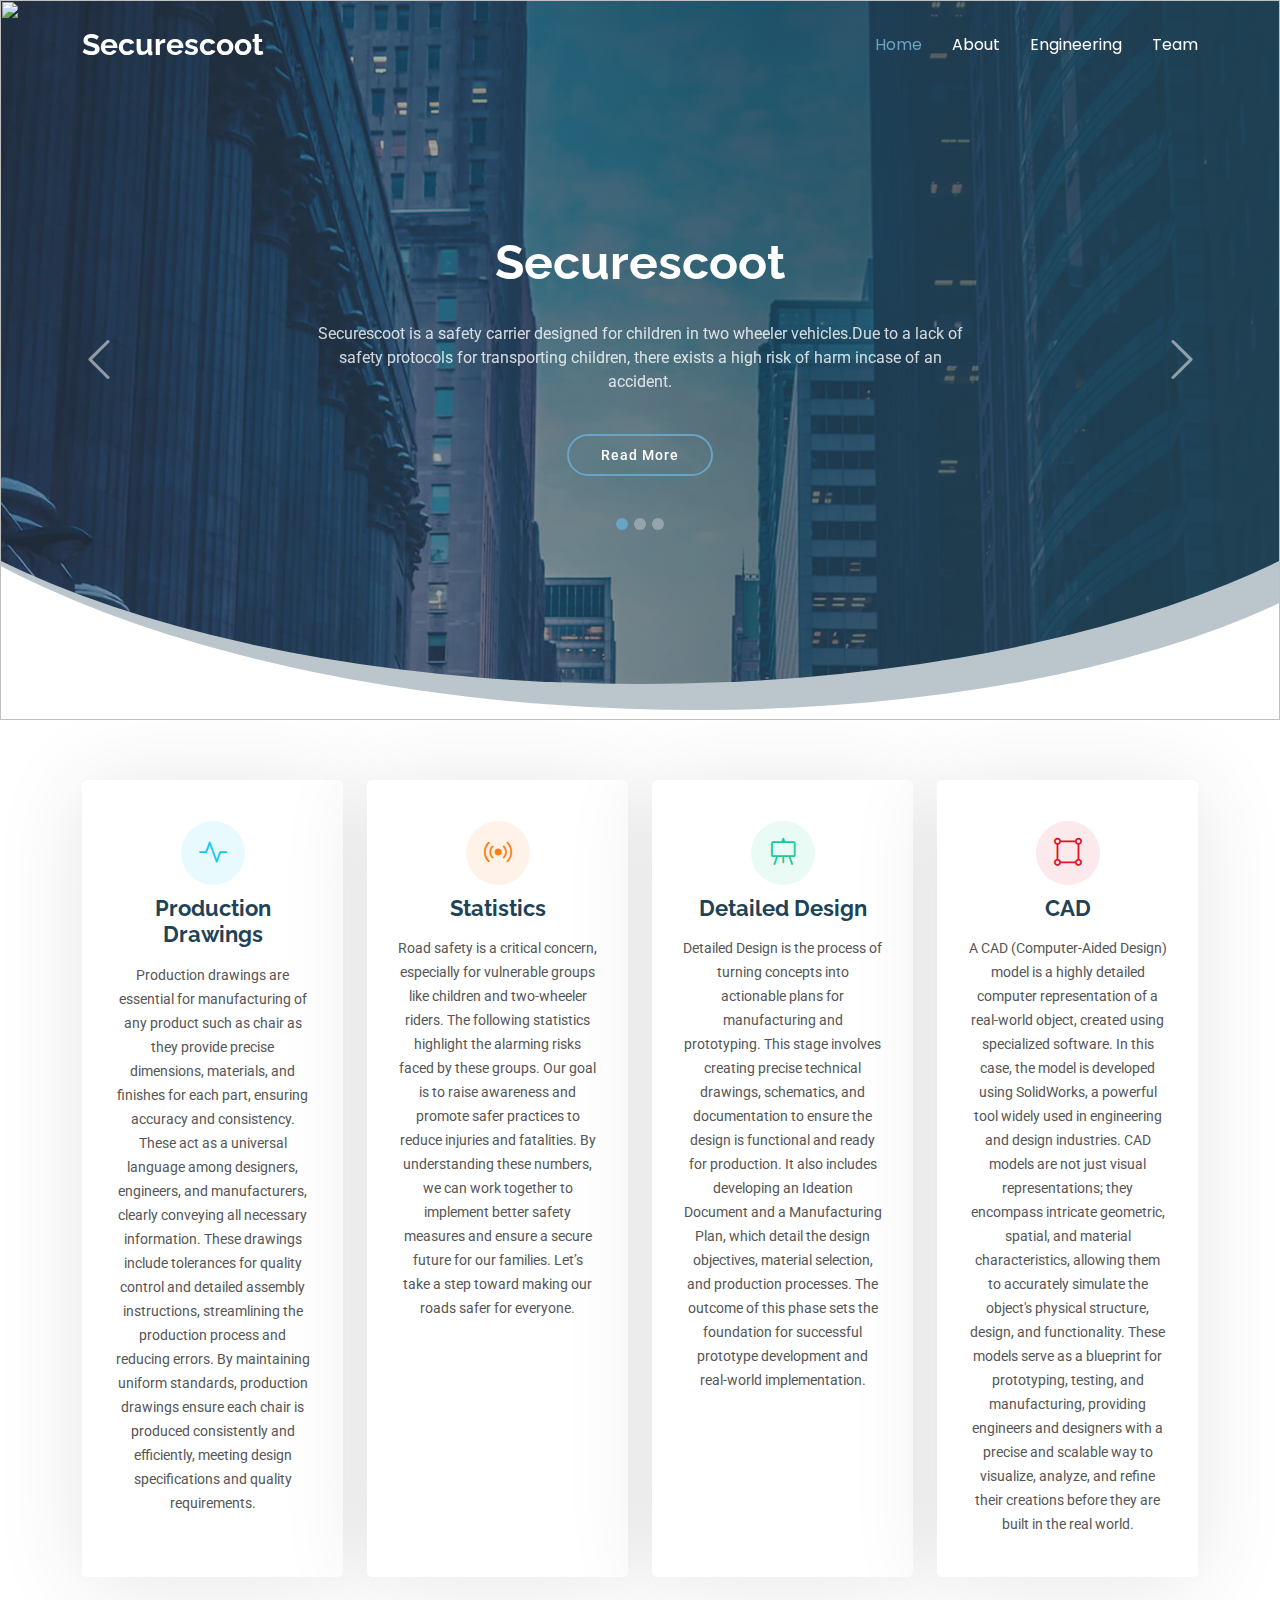
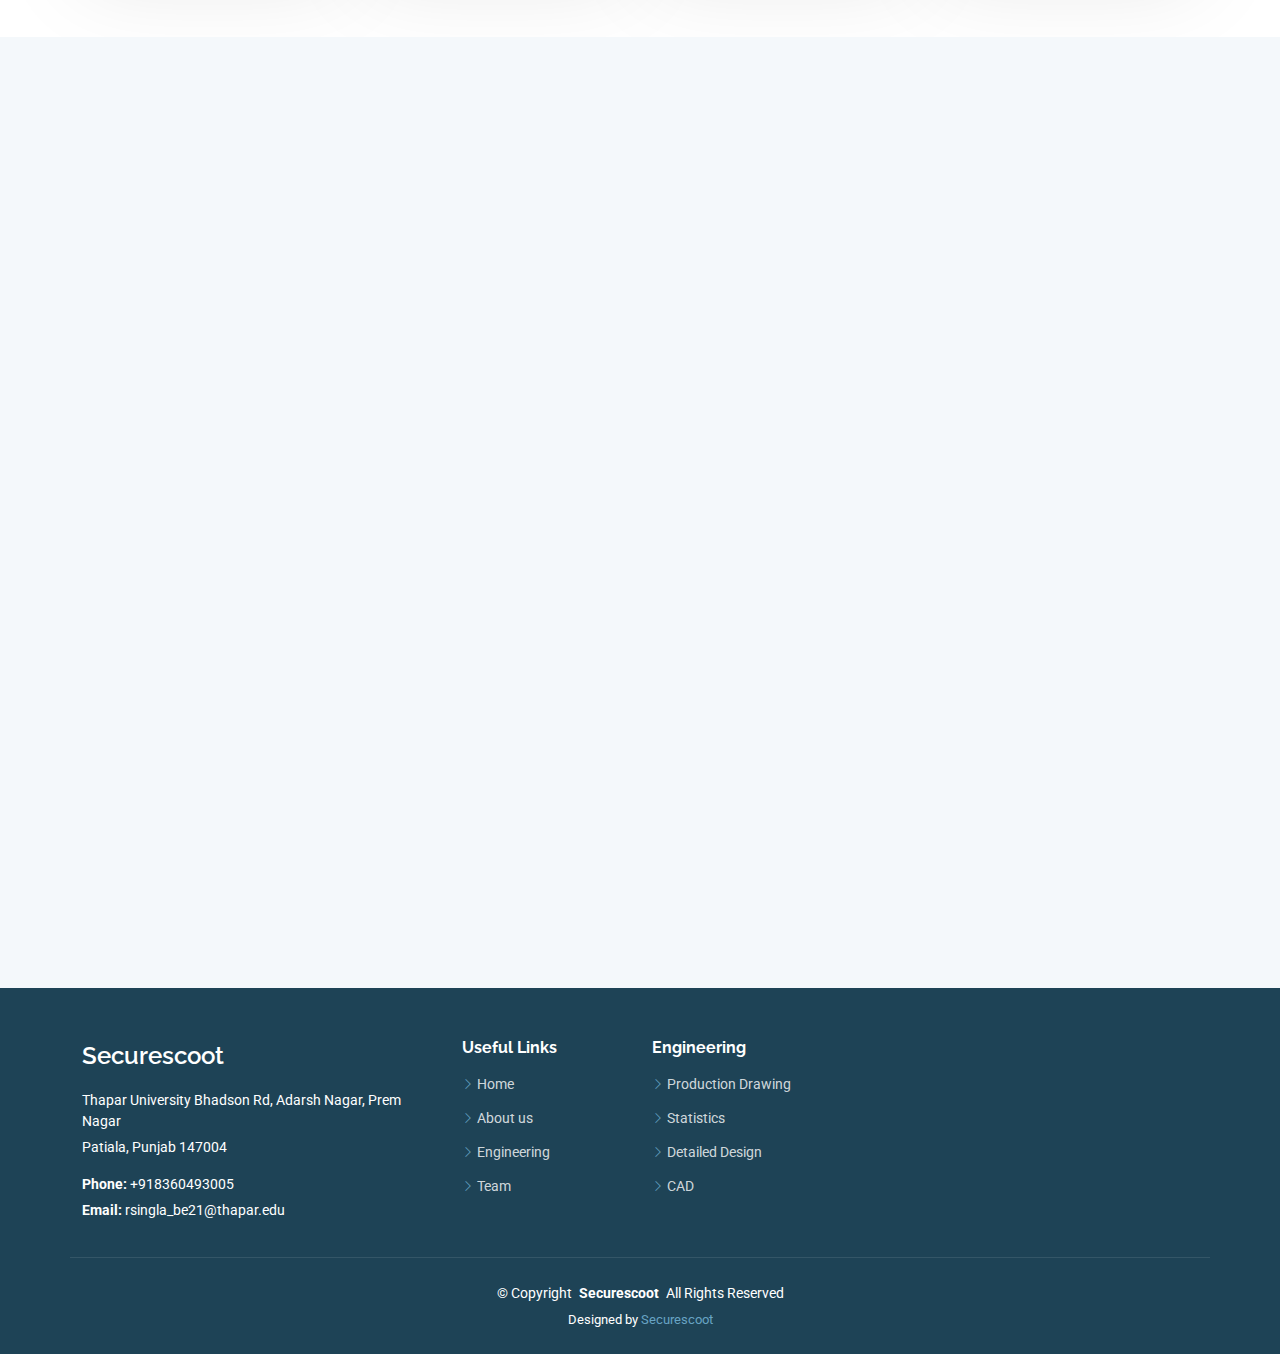
==== commit 73d8447f: "cover" ====
--- a/index.html
+++ b/index.html
@@ -85,7 +85,7 @@
     <!-- Hero Section -->
     <section id="hero" class="hero section dark-background">
 
-      <!-- <img src="assets/img/hero-bg.jpg" alt="" data-aos="fade-in"> -->
+      <img src="https://res.cloudinary.com/ddjdhrevz/image/upload/v1732772773/Screenshot_2024-11-28_at_11.16.02_AM_iusyip.png" alt="" data-aos="fade-in"> 
 
       <div id="hero-carousel" class="carousel carousel-fade" data-bs-ride="carousel" data-bs-interval="5000">
 
@@ -201,8 +201,8 @@
     <div class="row gy-4">
       <!-- Left Column with Video -->
       <div class="col-lg-6 position-relative align-self-start text-center" data-aos="fade-up" data-aos-delay="100">
-        <img src="assets/img/about.jpg" class="img-fluid" alt="">
-        <a href="https://www.youtube.com/watch?v=Y7f98aduVJ8" class="glightbox pulsating-play-btn"></a>
+        <img src="https://res.cloudinary.com/ddjdhrevz/image/upload/v1732772773/Screenshot_2024-11-28_at_11.16.02_AM_iusyip.png" class="img-fluid" alt="">
+        <a href="https://res.cloudinary.com/ddjdhrevz/video/upload/v1732772566/WhatsApp_Video_2024-11-28_at_11.11.00_fsaood.mp4" class="glightbox pulsating-play-btn"></a>
         <!-- Centered Novelty Heading with Extra Margin -->
         <h2 class="fst-bold mt-5">Novelty : </h2>
       </div>
--- a/assets/css/main.css
+++ b/assets/css/main.css
@@ -1606,12 +1606,7 @@
   color: var(--accent-color);
 }
 
-/*--------------------------------------------------------------
-# Starter Section Section
---------------------------------------------------------------*/
-.starter-section {
-  /* Add your styles here */
-}
+
 
 /*--------------------------------------------------------------
 # Services Section
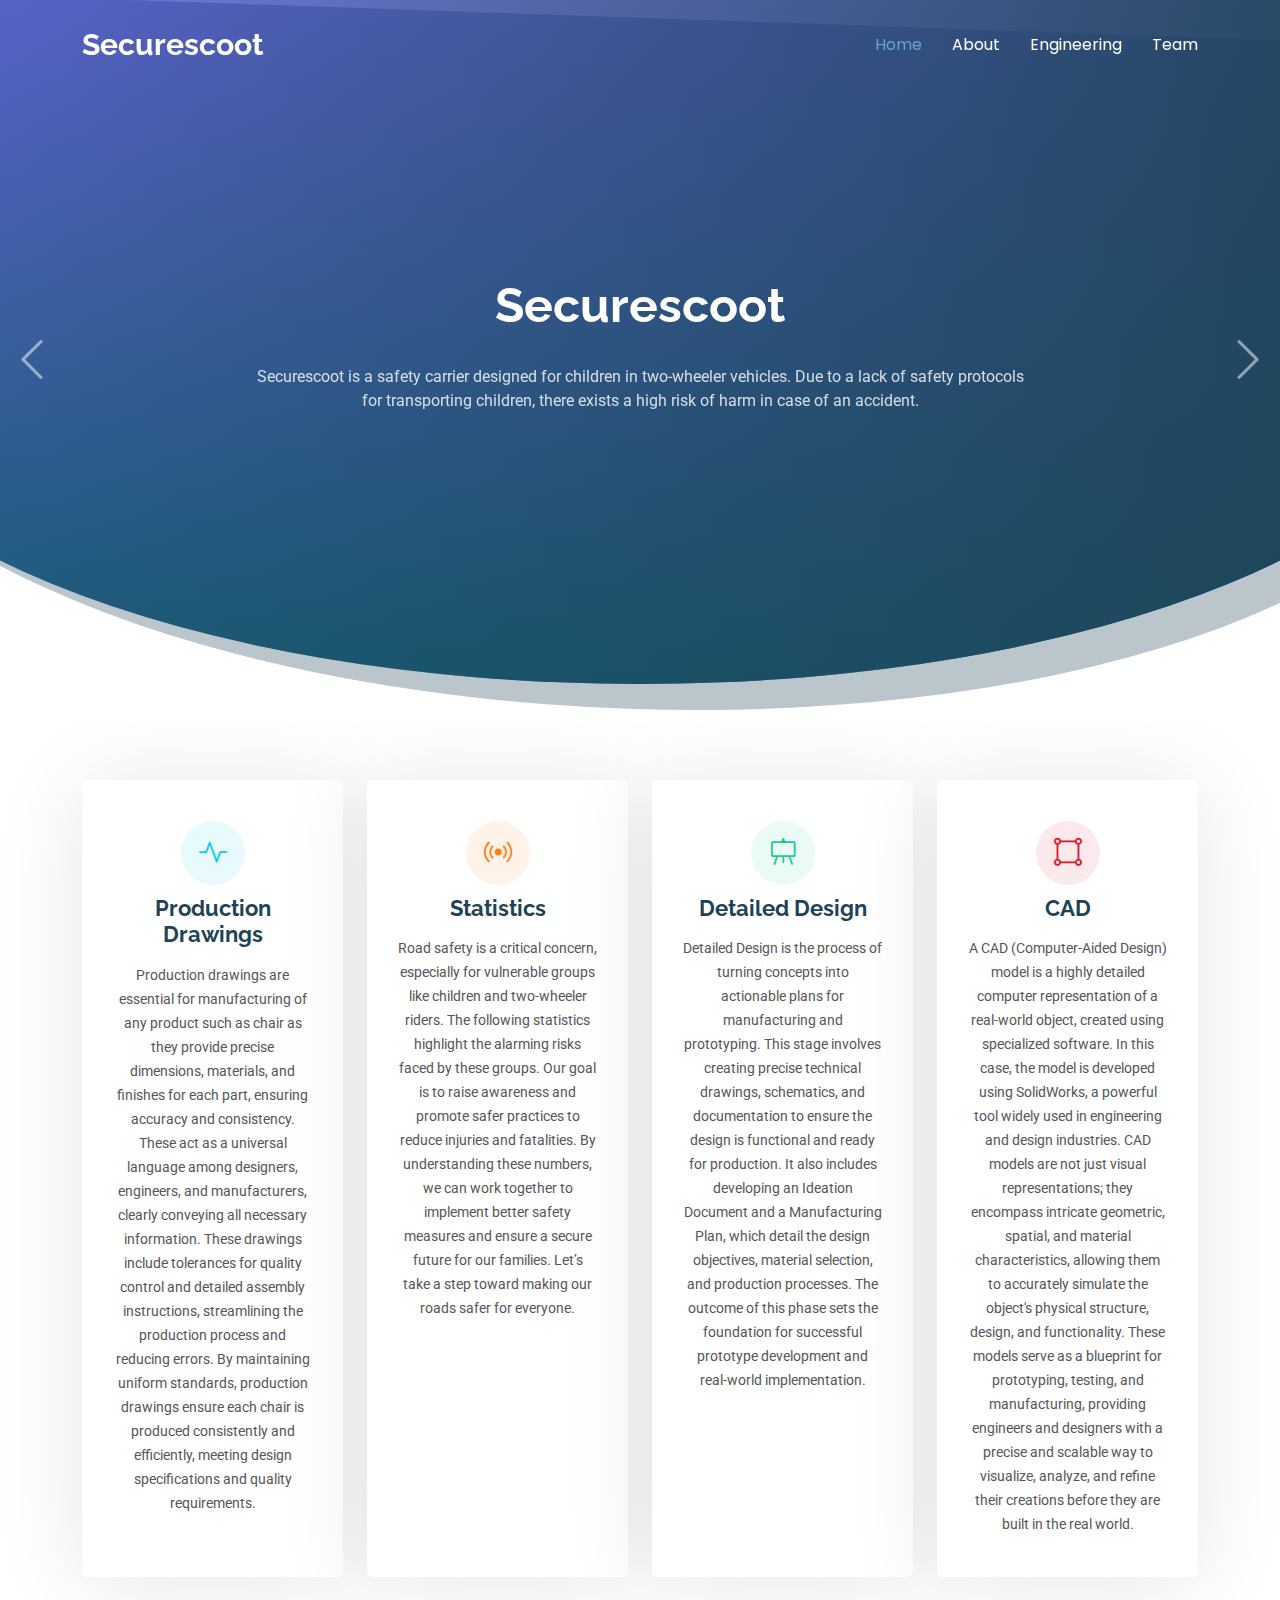
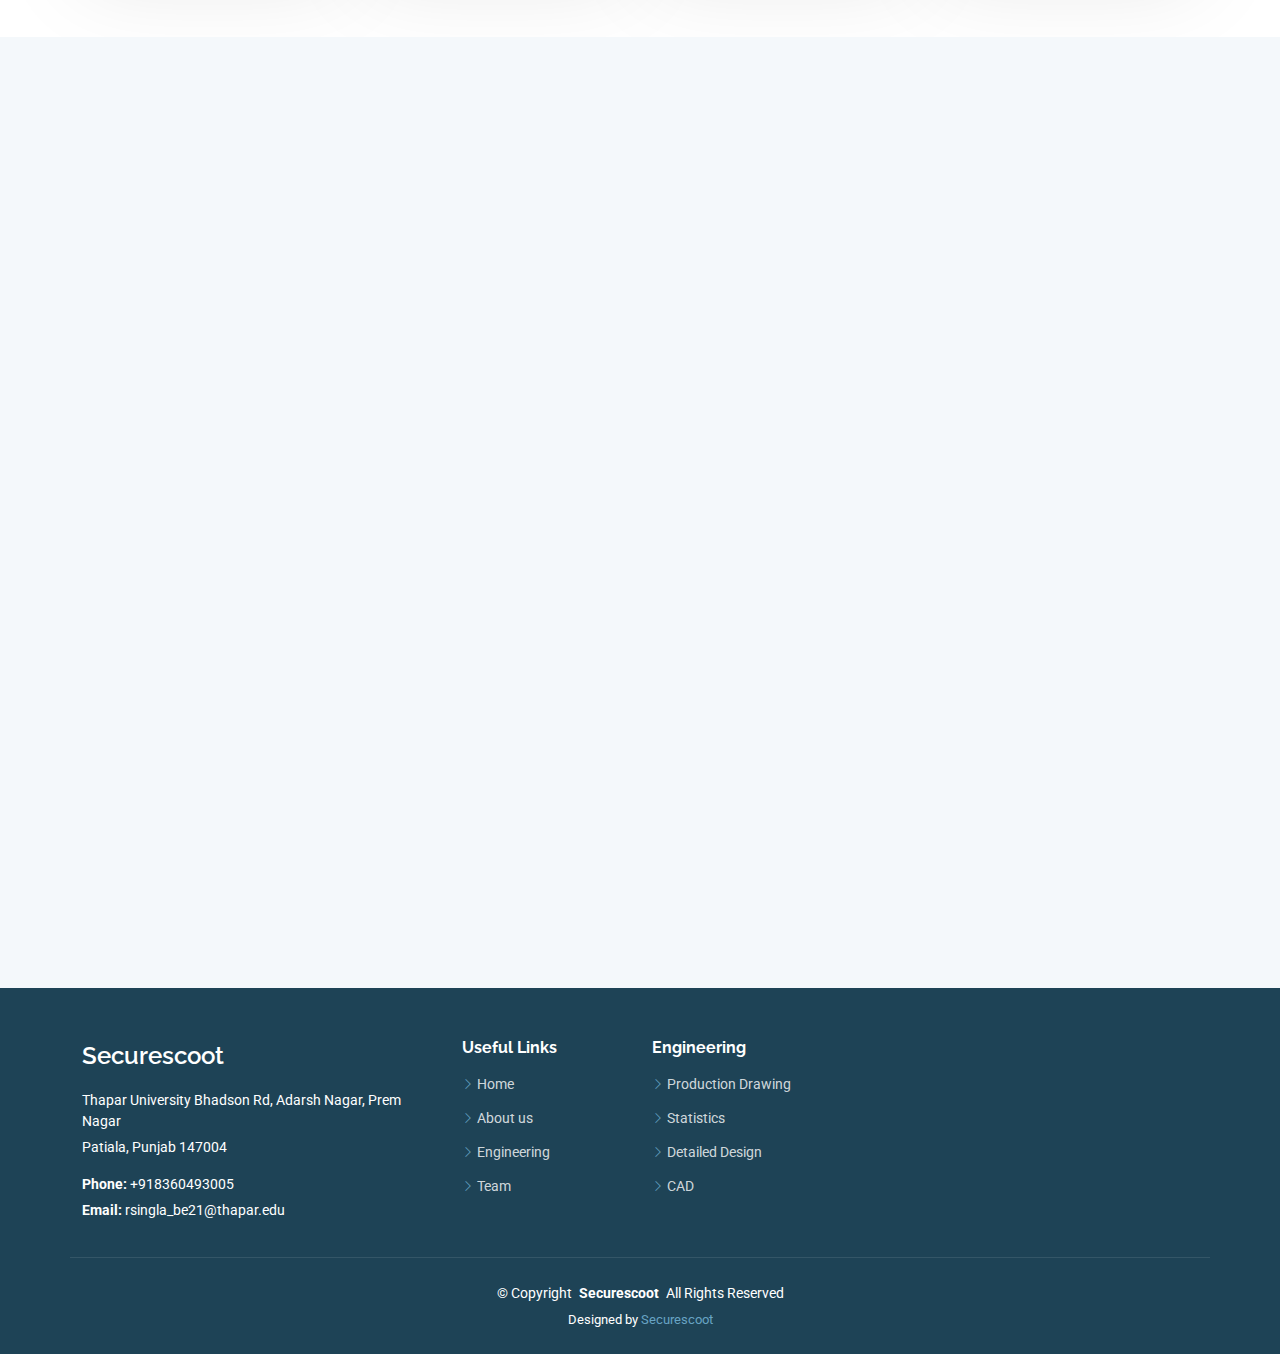
==== commit 6db0f4bf: "bg home" ====
--- a/index.html
+++ b/index.html
@@ -82,54 +82,62 @@
 
   <main class="main">
 
-    <!-- Hero Section -->
-    <section id="hero" class="hero section dark-background">
-
-      <img src="https://res.cloudinary.com/ddjdhrevz/image/upload/v1732772773/Screenshot_2024-11-28_at_11.16.02_AM_iusyip.png" alt="" data-aos="fade-in"> 
-
-      <div id="hero-carousel" class="carousel carousel-fade" data-bs-ride="carousel" data-bs-interval="5000">
-
-        <div class="container position-relative">
-
-          <div class="carousel-item active">
-            <div class="carousel-container">
-              <h2>Securescoot</h2>
-              <p>Securescoot is a safety carrier designed for children in two wheeler vehicles.Due to a lack of safety protocols for transporting children, there exists a high risk of harm incase of an accident. </p>
-              <a href="#about" class="btn-get-started">Read More</a>
-            </div>
-          </div><!-- End Carousel Item -->
-
-          <div class="carousel-item">
-            <div class="carousel-container">
-              <h2>Securescoot</h2>
-              <p>We intend to solve that problem by our project as it provides a safe harnessing system attached to a carrier which ensures that the child is both safe and comfortable during any journey.</p>
-              <a href="#about" class="btn-get-started">Read More</a>
-            </div>
-          </div><!-- End Carousel Item -->
-
-          <div class="carousel-item">
-            <div class="carousel-container">
-              <h2>Securescoot</h2>
-              <p>Children are at a high risk of injury specially with two wheelers being highly likely to get damaged during a collision and not being able to provide any safety to its driver or passengers.We also ensure that Securescoot is multi use encouraging people to use it as an additional storage for their two wheeler vehicle.</p>
-              <a href="#about" class="btn-get-started">Read More</a>
-            </div>
-          </div><!-- End Carousel Item -->
-
-          <a class="carousel-control-prev" href="#hero-carousel" role="button" data-bs-slide="prev">
-            <span class="carousel-control-prev-icon bi bi-chevron-left" aria-hidden="true"></span>
-          </a>
-
-          <a class="carousel-control-next" href="#hero-carousel" role="button" data-bs-slide="next">
-            <span class="carousel-control-next-icon bi bi-chevron-right" aria-hidden="true"></span>
-          </a>
-
-          <ol class="carousel-indicators"></ol>
-
-        </div>
-
-      </div>
-
-    </section><!-- /Hero Section -->
+   <!-- Hero Section -->
+<section id="hero" class="hero section dark-background">
+  <!-- Background -->
+  <div class="hero-background"></div>
+
+  <!-- Hero Content -->
+  <div id="hero-carousel" class="carousel carousel-fade" data-bs-ride="carousel" data-bs-interval="5000">
+    <div class="carousel-inner">
+      <!-- Carousel Item 1 -->
+      <div class="carousel-item active">
+        <div class="carousel-container">
+          <h2>Securescoot</h2>
+          <p>
+            Securescoot is a safety carrier designed for children in two-wheeler vehicles. Due to a lack of safety
+            protocols for transporting children, there exists a high risk of harm in case of an accident.
+          </p>
+        </div>
+      </div>
+
+      <!-- Carousel Item 2 -->
+      <div class="carousel-item">
+        <div class="carousel-container">
+          <h2>Securescoot</h2>
+          <p>
+            Our project provides a safe harnessing system attached to a carrier, ensuring that the child is both safe
+            and comfortable during any journey.
+          </p>
+        </div>
+      </div>
+
+      <!-- Carousel Item 3 -->
+      <div class="carousel-item">
+        <div class="carousel-container">
+          <h2>Securescoot</h2>
+          <p>
+            Children are at a high risk of injury, especially with two-wheelers. Securescoot doubles as additional
+            storage for two-wheelers, ensuring functionality and safety.
+          </p>
+        </div>
+      </div>
+    </div>
+
+    <!-- Carousel Controls -->
+    <a class="carousel-control-prev" href="#hero-carousel" role="button" data-bs-slide="prev">
+      <span class="carousel-control-prev-icon bi bi-chevron-left" aria-hidden="true"></span>
+      <span class="visually-hidden">Previous</span>
+    </a>
+    <a class="carousel-control-next" href="#hero-carousel" role="button" data-bs-slide="next">
+      <span class="carousel-control-next-icon bi bi-chevron-right" aria-hidden="true"></span>
+      <span class="visually-hidden">Next</span>
+    </a>
+  </div>
+</section>
+
+
+
 
     <!-- Featured Services Section -->
     <section id="featured-services" class="featured-services section">
--- a/assets/css/main.css
+++ b/assets/css/main.css
@@ -857,7 +857,7 @@
   top: 0;
   width: 130%;
   height: 95%;
-  background: linear-gradient(to right, color-mix(in srgb, var(--background-color), transparent 90%), var(--background-color)), url("../img/hero-bg.jpg") center top no-repeat;
+  background: linear-gradient(to right, color-mix(in srgb, var(--background-color), transparent 90%), var(--background-color)), url("") center top no-repeat;
   background-size: cover;
   z-index: 0;
   border-radius: 0 0 50% 50%;
@@ -992,6 +992,23 @@
     font-size: 28px;
   }
 }
+.hero-background {
+  content: "";
+  position: absolute;
+  left: 50%;
+  top: 0;
+  width: 130%;
+  height: 95%;
+  background: linear-gradient(
+      to bottom,
+      rgba(6, 2, 255, 0.465),
+      rgba(4, 85, 114, 0.9)
+    ); /* Bluish-gray gradient */
+  background-size: cover;
+  z-index: 0;
+  border-radius: 0 0 50% 50%;
+  transform: translateX(-50%);
+}
 
 @keyframes fadeInUp {
   from {
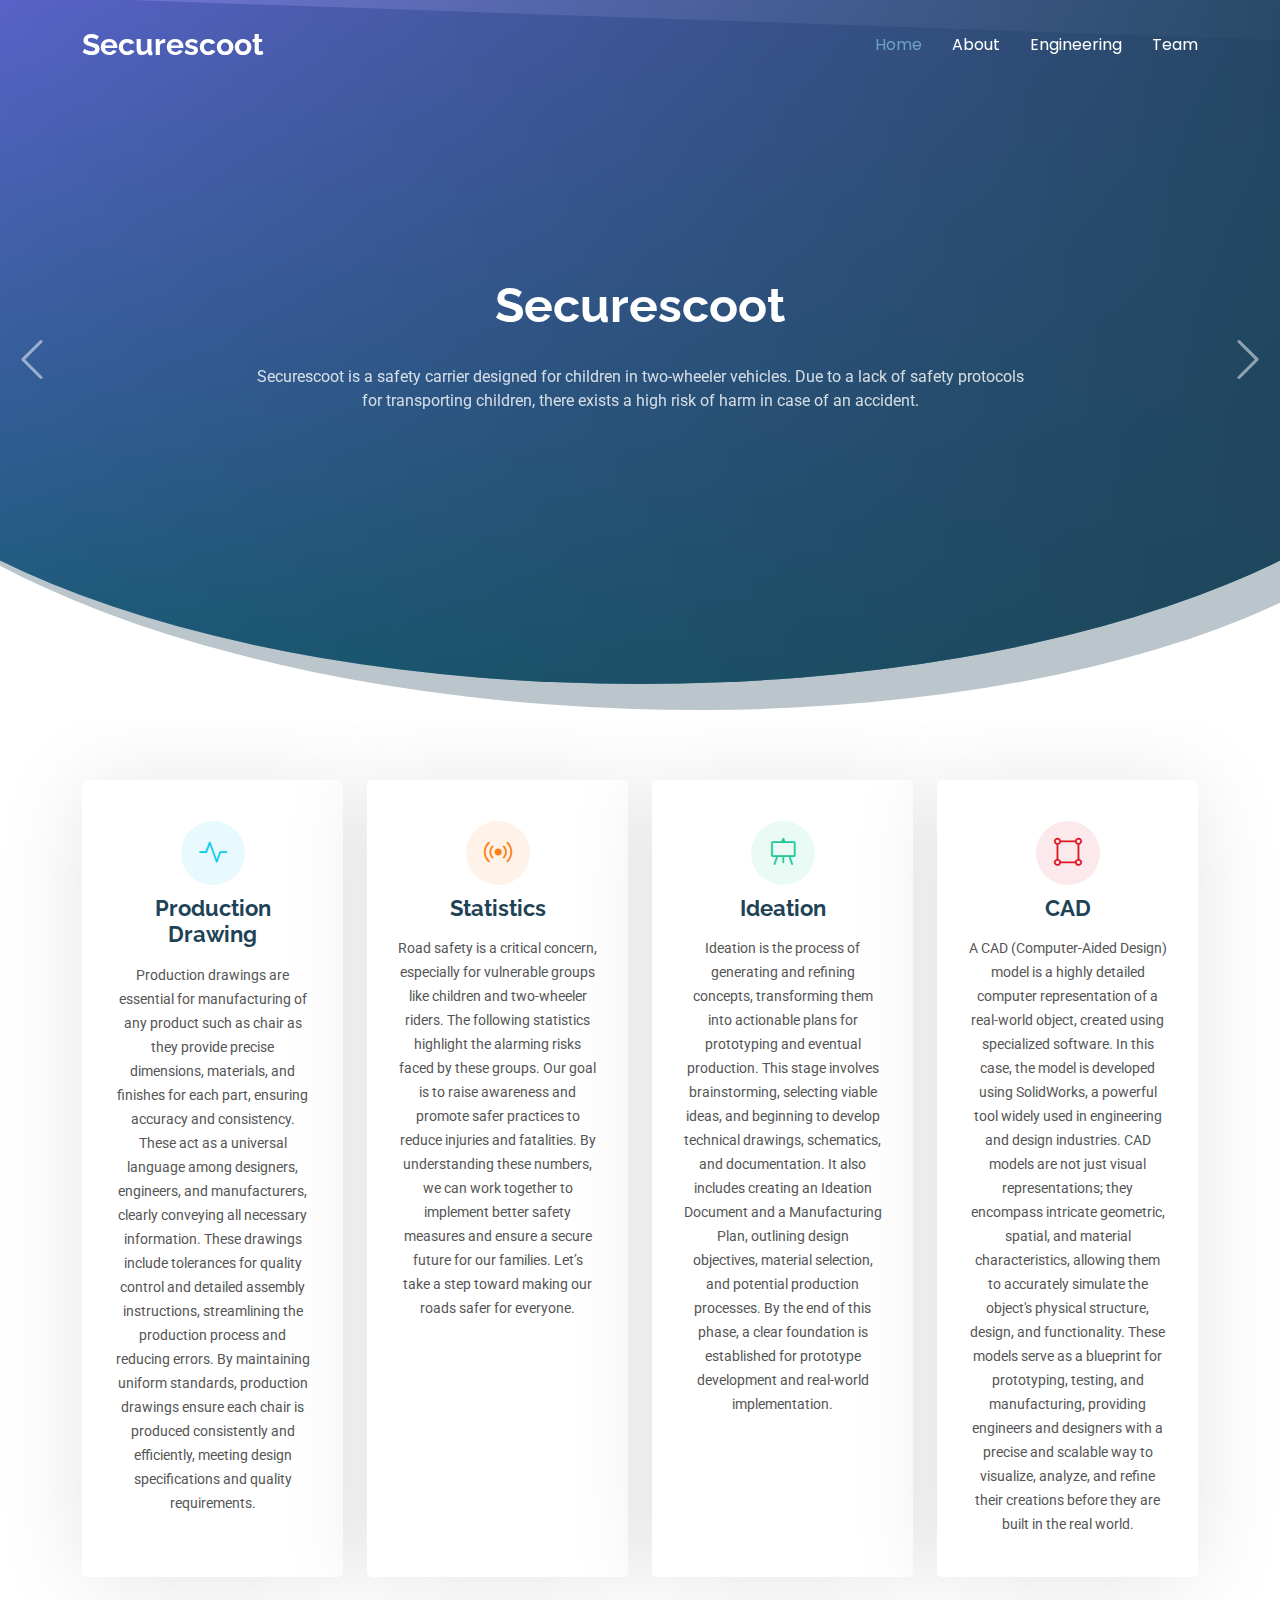
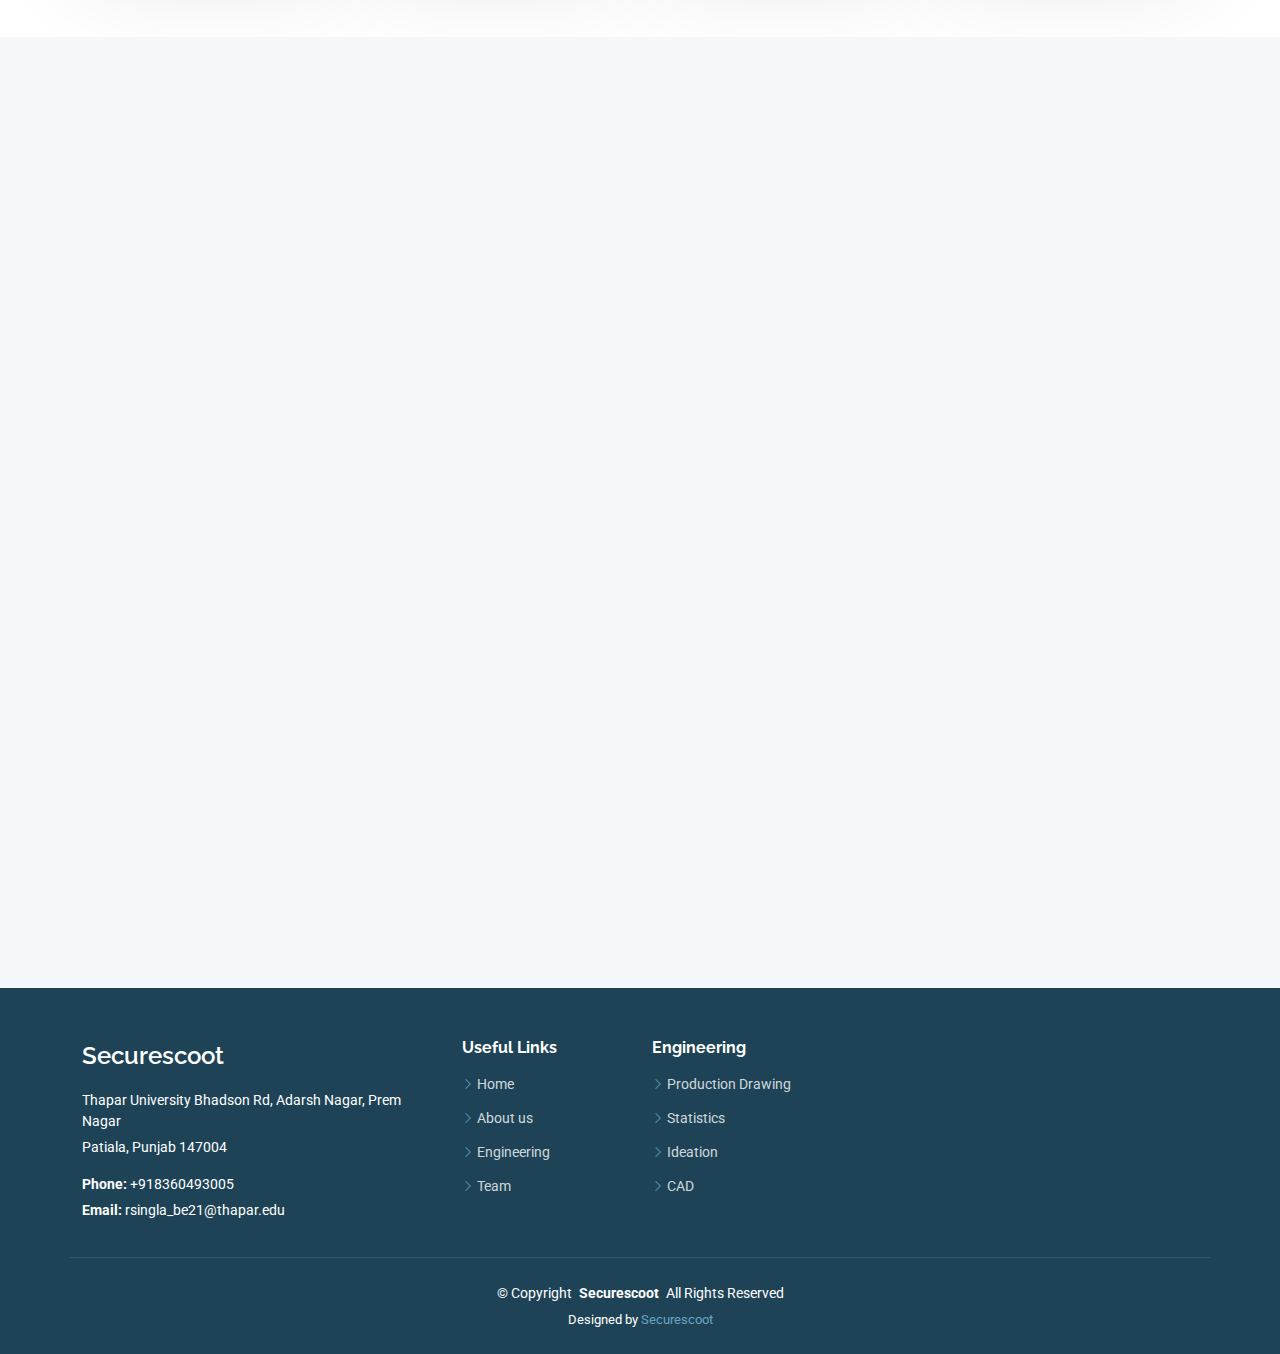
==== commit f4574c5e: "idea" ====
--- a/index.html
+++ b/index.html
@@ -152,7 +152,7 @@
                 <i class="bi bi-activity"></i>
               </div>
               <a href="https://drive.google.com/drive/folders/1yCixxI8oodOPgasxYxQFXLHPHbBr_Xgk?usp=drive_link" class="stretched-link">
-                <h3>Production Drawings</h3>
+                <h3>Production Drawing</h3>
               </a>
               <p>
                 Production drawings are essential for manufacturing of any product such as chair as they provide precise dimensions, materials, and finishes for each part, ensuring accuracy and consistency. These act as a universal language among designers, engineers, and manufacturers, clearly conveying all necessary information. These drawings include tolerances for quality control and detailed assembly instructions, streamlining the production process and reducing errors. By maintaining uniform standards, production drawings ensure each chair is produced consistently and efficiently, meeting design specifications and quality requirements.</p>
@@ -177,9 +177,9 @@
                 <i class="bi bi-easel"></i>
               </div>
               <a href="https://drive.google.com/drive/folders/1R-lr1QRS_DXNoj1Yf_raJTm9XhBEk0RA?usp=drive_link" class="stretched-link">
-                <h3>Detailed Design</h3>
+                <h3>Ideation</h3>
               </a>
-              <p>Detailed Design is the process of turning concepts into actionable plans for manufacturing and prototyping. This stage involves creating precise technical drawings, schematics, and documentation to ensure the design is functional and ready for production. It also includes developing an Ideation Document and a Manufacturing Plan, which detail the design objectives, material selection, and production processes. The outcome of this phase sets the foundation for successful prototype development and real-world implementation.</p>
+              <p>Ideation is the process of generating and refining concepts, transforming them into actionable plans for prototyping and eventual production. This stage involves brainstorming, selecting viable ideas, and beginning to develop technical drawings, schematics, and documentation. It also includes creating an Ideation Document and a Manufacturing Plan, outlining design objectives, material selection, and potential production processes. By the end of this phase, a clear foundation is established for prototype development and real-world implementation.</p>
             </div>
           </div><!-- End Service Item -->
 
@@ -363,10 +363,10 @@
         <div class="col-lg-2 col-md-3 footer-links">
           <h4>Useful Links</h4>
           <ul>
-            <li><i class="bi bi-chevron-right"></i> <a href="#">Home</a></li>
-            <li><i class="bi bi-chevron-right"></i> <a href="#">About us</a></li>
+            <li><i class="bi bi-chevron-right"></i> <a href="index.html">Home</a></li>
+            <li><i class="bi bi-chevron-right"></i> <a href="about.html">About us</a></li>
             <li><i class="bi bi-chevron-right"></i> <a href="services.html">Engineering</a></li>
-            <li><i class="bi bi-chevron-right"></i> <a href="#">Team</a></li>
+            <li><i class="bi bi-chevron-right"></i> <a href="team.html">Team</a></li>
           </ul>
         </div>
 
@@ -375,7 +375,7 @@
           <ul>
             <li><i class="bi bi-chevron-right"></i> <a href="https://drive.google.com/drive/folders/1yCixxI8oodOPgasxYxQFXLHPHbBr_Xgk?usp=drive_link">Production Drawing</a></li>
             <li><i class="bi bi-chevron-right"></i> <a href="about.html#stats">Statistics</a></li>
-            <li><i class="bi bi-chevron-right"></i> <a href="https://drive.google.com/drive/folders/1R-lr1QRS_DXNoj1Yf_raJTm9XhBEk0RA?usp=drive_link">Detailed Design</a></li>
+            <li><i class="bi bi-chevron-right"></i> <a href="https://drive.google.com/drive/folders/1R-lr1QRS_DXNoj1Yf_raJTm9XhBEk0RA?usp=drive_link">Ideation</a></li>
             <li><i class="bi bi-chevron-right"></i> <a href="https://drive.google.com/drive/folders/1x7GKFyD7-ZqbJFwOhGRGzne6p3Ts0eB9?usp=drive_link">CAD</a></li>
           </ul>
         </div>
